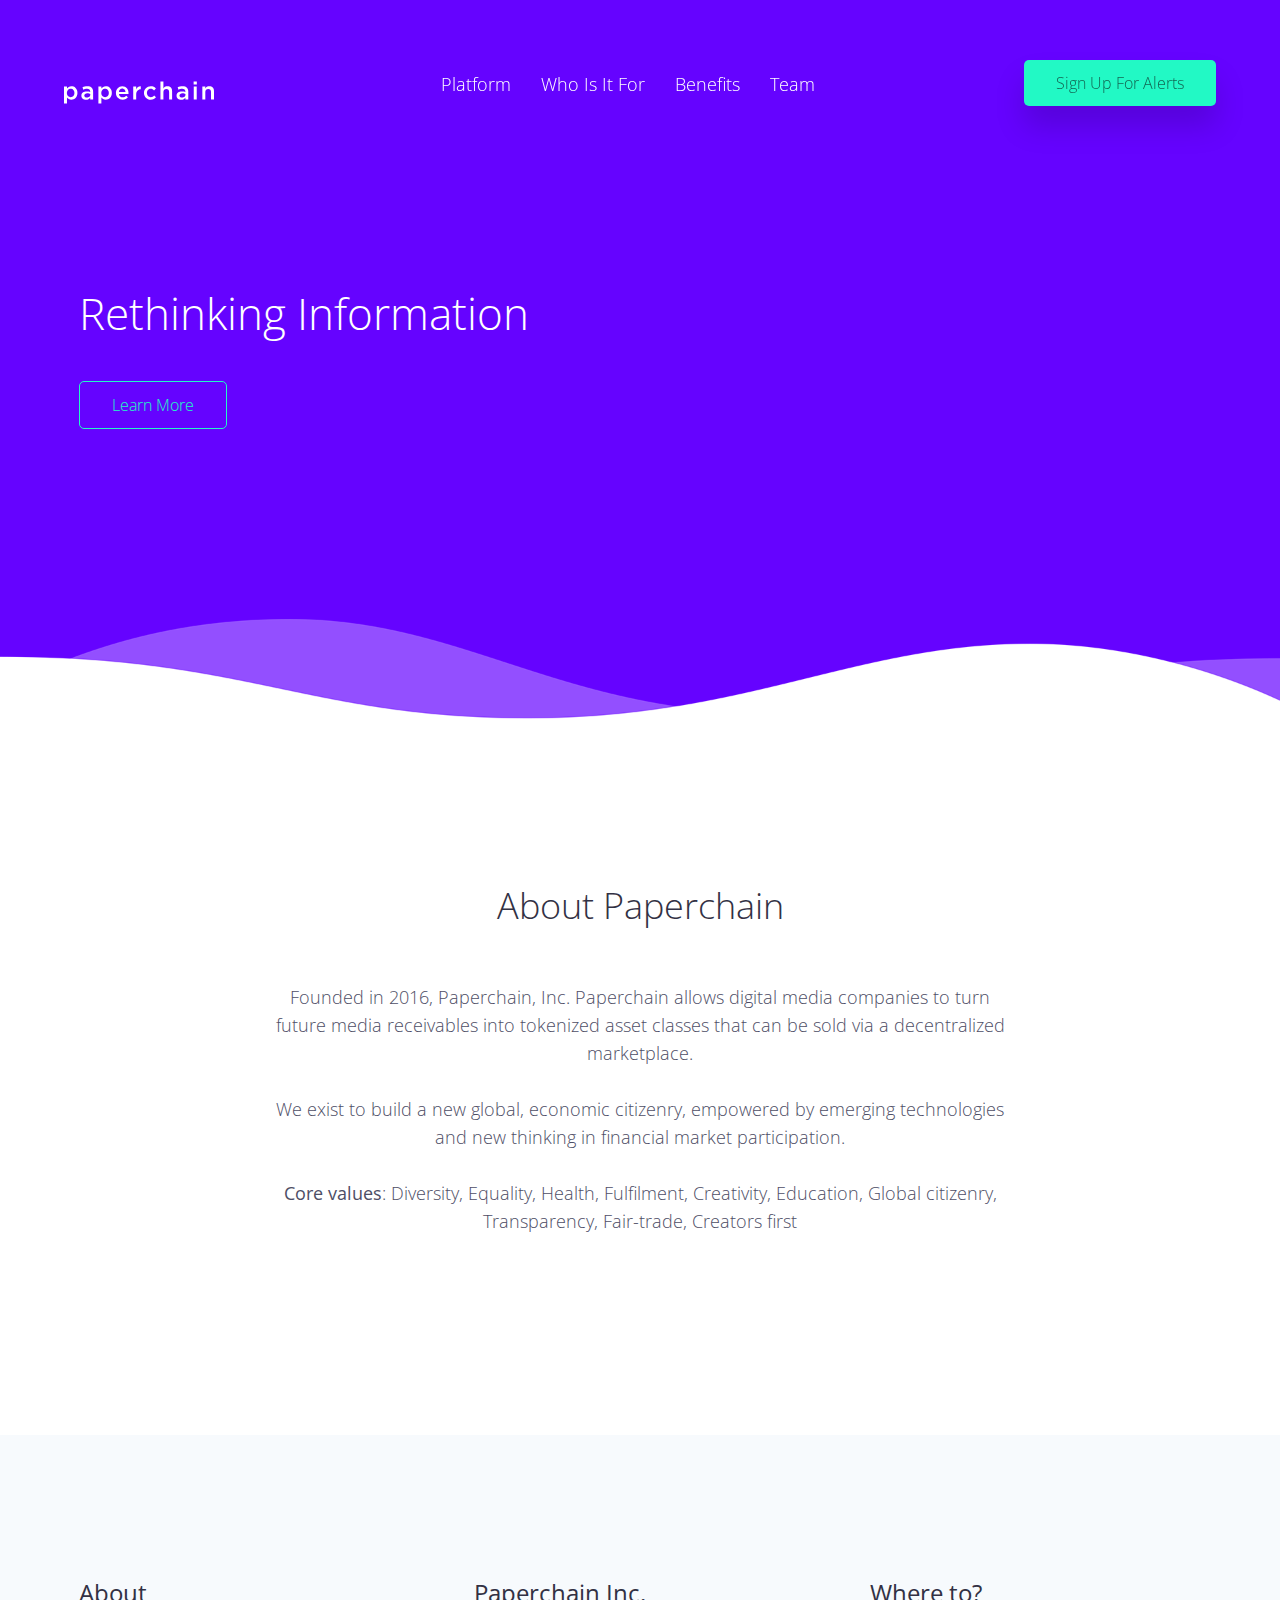
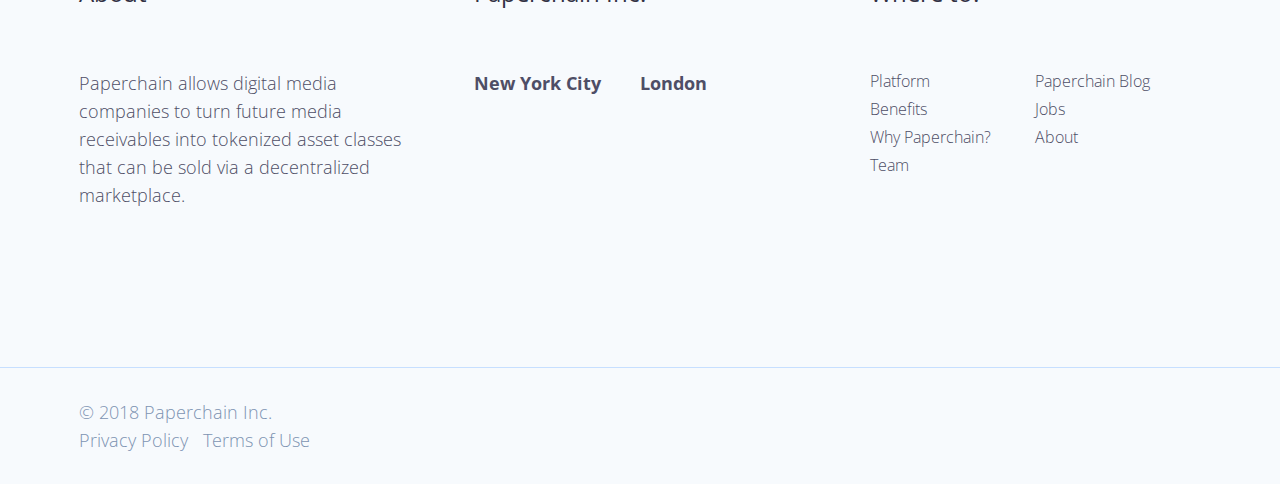
==== about/index.html @ 1d49d823 "inital commit" ====
<!DOCTYPE html>
<html lang="en">
<head>
	<meta name="generator" content="Hugo 0.37.1" />
  <meta charset="UTF-8">
  <meta name="viewport" content="width=device-width, initial-scale=1.0">
  <meta http-equiv="X-UA-Compatible" content="ie=edge">
  <link rel="stylesheet" href="/assets/css/main.css" id="main_style">
  <link href="https://fonts.googleapis.com/css?family=Open+Sans:300,400,700" rel="stylesheet">
  <link href="https://cdn.materialdesignicons.com/2.0.46/css/materialdesignicons.min.css" rel="stylesheet">
  <link rel="icon" href="/assets/img/icon_64.png" type="image/png">

  <title>About Paperchain</title>
  <meta name="description" content="Get Paperchain — a desdcentralized marketplace creating liquidity in digital media.">
  <meta name="keywords" content="paperchain, blockchain, hyperledger, smart contracts, blockchain contracts, music metadata, song metadata, music royalties, royalty collection, royalty collection societies," />
  <meta name="author" content="Paperchain" />


<script>(function(w,d,s,l,i){w[l]=w[l]||[];w[l].push({'gtm.start':
new Date().getTime(),event:'gtm.js'});var f=d.getElementsByTagName(s)[0],
j=d.createElement(s),dl=l!='dataLayer'?'&l='+l:'';j.async=true;j.src=
'https://www.googletagmanager.com/gtm.js?id='+i+dl;f.parentNode.insertBefore(j,f);
})(window,document,'script','dataLayer','GTM-TQFL2BT');</script>


  <meta itemprop="name" content="About Paperchain">
  <meta itemprop="description" content="Get Paperchain — a decentralized marketplace creating liquidity in digital media">
  <meta itemprop="image" content="/assets/img/bg-paperchain-14.png">

  <meta property="og:url" content="https://www.paperchain.io">
  <meta property="og:type" content="website">
  <meta property="og:title" content="About Paperchain — a decentralized marketplace creating liquidity in digital media">
  <meta property="og:description" content="Get Paperchain — decentralized liquidity platform for digital media markets.">
  <meta property="og:image" content="/assets/img/bg-paperchain-14.png">

  <meta name="twitter:card" content="summary_large_image">
  <meta name="twitter:title" content="About Paperchain — a decentralized marketplace creating liquidity in digital media">
  <meta name="twitter:description" content="Get Paperchain — a decentralized marketplace creating liquidity in digital media">
  <meta name="twitter:image" content="/assets/img/bg-paperchain-14.png">

</head>
<body>


  <noscript><iframe src="https://www.googletagmanager.com/ns.html?id=GTM-TQFL2BT"
  height="0" width="0" style="display:none;visibility:hidden"></iframe></noscript>


  <div class="menu">
    <div class="container menu__wrapper">
      <div class="row">
        <div class="menu__logo menu__item">
          <a href="/">
            <svg class="menu__logo-img" xmlns="http://www.w3.org/2000/svg" width="150" height="65" viewBox="0 0 548.09 79.479"><g fill="#fff"><path data-name="Paperchain logo" d="M42.259 23.018c-2.04-2.1-4.392-3.688-7.059-4.766-2.668-1.08-5.38-1.621-8.136-1.621-3.897 0-7.134.871-9.711 2.609-2.578 1.738-4.735 3.836-6.474 6.291v-7.908h-10.879v61.855h10.879v-21.757c1.679 2.221 3.806 4.168 6.383 5.846 2.578 1.676 5.844 2.518 9.802 2.518 2.816 0 5.542-.541 8.182-1.621 2.636-1.076 4.99-2.662 7.057-4.764 2.069-2.098 3.715-4.676 4.944-7.732 1.23-3.057 1.844-6.562 1.844-10.52v-.18c0-3.955-.629-7.461-1.888-10.52-1.26-3.055-2.907-5.631-4.944-7.73zm-4.227 18.429c0 2.34-.36 4.451-1.077 6.34-.721 1.887-1.695 3.477-2.924 4.764-1.23 1.289-2.667 2.293-4.316 3.012-1.648.721-3.4 1.08-5.259 1.08s-3.627-.359-5.305-1.08c-1.68-.719-3.147-1.752-4.407-3.1-1.257-1.352-2.261-2.953-3.01-4.812-.751-1.854-1.126-3.924-1.126-6.203v-.18c0-2.275.375-4.346 1.126-6.203.749-1.855 1.753-3.461 3.01-4.811 1.259-1.348 2.727-2.383 4.407-3.102 1.677-.721 3.446-1.08 5.305-1.08s3.611.359 5.259 1.08c1.649.719 3.086 1.74 4.316 3.059 1.229 1.318 2.203 2.92 2.924 4.811.717 1.885 1.077 3.971 1.077 6.246v.179zM101.237 22.299c-3.415-3.535-8.662-5.305-15.733-5.305-3.776 0-7.044.344-9.8 1.033-2.757.688-5.455 1.633-8.092 2.832l2.877 8.541c2.158-.9 4.285-1.619 6.383-2.158 2.099-.539 4.496-.811 7.194-.811 3.835 0 6.758.869 8.766 2.609s3.012 4.316 3.012 7.73v1.172c-1.858-.602-3.776-1.08-5.754-1.439-1.978-.359-4.316-.541-7.012-.541-2.877 0-5.531.316-7.958.943-2.427.629-4.495 1.574-6.204 2.834-1.708 1.258-3.042 2.85-4.002 4.768-.959 1.918-1.437 4.162-1.437 6.738v.182c0 2.398.463 4.512 1.392 6.34.93 1.828 2.159 3.357 3.687 4.584 1.529 1.229 3.312 2.16 5.35 2.787 2.037.629 4.166.945 6.385.945 3.653 0 6.741-.676 9.259-2.023 2.518-1.348 4.585-2.98 6.206-4.9v5.936h10.608v-28.145c0-3.115-.419-5.902-1.259-8.359s-2.128-4.557-3.868-6.293zm-5.214 25.713c0 1.498-.331 2.879-.988 4.135-.661 1.262-1.543 2.34-2.654 3.238-1.108.898-2.441 1.588-4 2.066-1.56.48-3.237.721-5.035.721-2.639 0-4.841-.629-6.607-1.889-1.769-1.26-2.654-3.027-2.654-5.305v-.18c0-2.518.974-4.465 2.922-5.844 1.946-1.377 4.689-2.068 8.226-2.068 2.16 0 4.151.178 5.98.537 1.827.363 3.43.811 4.81 1.352v3.237zM167.951 23.018c-2.038-2.1-4.392-3.688-7.059-4.766-2.667-1.08-5.38-1.621-8.136-1.621-3.896 0-7.133.871-9.711 2.609-2.577 1.738-4.733 3.836-6.472 6.291v-7.908h-10.879v61.855h10.879v-21.757c1.677 2.221 3.806 4.168 6.385 5.846 2.576 1.676 5.844 2.518 9.799 2.518 2.817 0 5.544-.541 8.182-1.621 2.638-1.076 4.99-2.662 7.057-4.764 2.069-2.098 3.717-4.676 4.947-7.732 1.228-3.057 1.843-6.562 1.843-10.52v-.18c0-3.955-.63-7.461-1.889-10.52-1.26-3.055-2.908-5.631-4.946-7.73zm-4.225 18.429c0 2.34-.36 4.451-1.08 6.34-.719 1.887-1.693 3.477-2.921 4.764-1.229 1.289-2.668 2.293-4.314 3.012-1.651.721-3.404 1.08-5.262 1.08-1.856 0-3.626-.359-5.305-1.08-1.679-.719-3.145-1.752-4.405-3.1-1.259-1.352-2.263-2.953-3.012-4.812-.75-1.854-1.124-3.924-1.124-6.203v-.18c0-2.275.374-4.346 1.124-6.203.749-1.855 1.752-3.461 3.012-4.811 1.26-1.348 2.726-2.383 4.405-3.102 1.679-.721 3.448-1.08 5.305-1.08 1.858 0 3.611.359 5.262 1.08 1.646.719 3.086 1.74 4.314 3.059 1.228 1.318 2.203 2.92 2.921 4.811.72 1.885 1.08 3.971 1.08 6.246v.179zM230.022 24.275c-1.892-2.336-4.266-4.193-7.117-5.574-2.854-1.379-6.173-2.07-9.954-2.07-3.424 0-6.547.646-9.369 1.936-2.825 1.291-5.272 3.057-7.342 5.305-2.073 2.246-3.68 4.871-4.822 7.865-1.14 2.998-1.71 6.207-1.71 9.621v.182c0 3.654.635 6.998 1.904 10.023 1.269 3.027 3.008 5.621 5.212 7.777 2.206 2.158 4.793 3.838 7.762 5.035s6.163 1.799 9.58 1.799c4.375 0 8.135-.811 11.281-2.43 3.15-1.617 5.86-3.773 8.139-6.471l-6.384-5.664c-1.919 1.857-3.867 3.266-5.845 4.225-1.977.959-4.313 1.439-7.01 1.439-3.539 0-6.551-1.035-9.038-3.102-2.488-2.068-4.032-5.051-4.632-8.949h34.885c.059-.537.105-1.061.137-1.572.029-.51.044-1.002.044-1.482 0-3.42-.479-6.668-1.441-9.756-.964-3.088-2.39-5.797-4.28-8.137zm-29.434 13.754c.477-3.713 1.805-6.725 3.986-9.033 2.18-2.307 4.941-3.465 8.287-3.465 1.79 0 3.386.334 4.793.992 1.4.66 2.608 1.543 3.624 2.652 1.016 1.107 1.822 2.428 2.42 3.955.596 1.527.985 3.162 1.164 4.898h-24.274zM270.176 19.689c-2.758 2.158-4.886 5.035-6.383 8.633v-10.699h-10.88v47.473h10.88v-18.075c0-3.115.389-5.857 1.17-8.227.778-2.367 1.886-4.33 3.324-5.889 1.439-1.559 3.147-2.729 5.126-3.506 1.977-.777 4.164-1.17 6.562-1.17h.632v-11.506c-4.199-.18-7.676.808-10.431 2.966zM323.989 55.023c-1.947 1.08-4.214 1.619-6.79 1.619-2.099 0-4.015-.389-5.754-1.168-1.737-.777-3.234-1.857-4.494-3.236-1.258-1.377-2.234-2.998-2.921-4.857-.693-1.855-1.035-3.832-1.035-5.934v-.18c0-2.035.342-3.986 1.035-5.844.688-1.855 1.646-3.461 2.875-4.809 1.231-1.348 2.684-2.428 4.363-3.238 1.676-.811 3.506-1.213 5.486-1.213 2.696 0 4.988.555 6.874 1.664 1.892 1.107 3.673 2.531 5.352 4.268l6.833-7.279c-1.138-1.199-2.354-2.307-3.641-3.328-1.292-1.018-2.699-1.889-4.226-2.609-1.529-.719-3.21-1.271-5.035-1.662-1.831-.391-3.854-.586-6.071-.586-3.597 0-6.895.662-9.889 1.98-2.998 1.318-5.605 3.102-7.822 5.348-2.219 2.248-3.945 4.887-5.17 7.912-1.231 3.027-1.845 6.221-1.845 9.576v.18c0 3.359.614 6.535 1.845 9.531 1.225 2.998 2.936 5.607 5.126 7.822 2.185 2.217 4.778 3.971 7.775 5.258 2.998 1.289 6.263 1.936 9.801 1.936 4.615 0 8.422-.824 11.419-2.475 2.998-1.645 5.664-3.787 8-6.426l-6.562-6.475c-1.74 1.741-3.581 3.147-5.529 4.225zM378.067 16.631c-1.857 0-3.521.225-4.988.676-1.471.449-2.819 1.049-4.047 1.799-1.228.752-2.307 1.633-3.234 2.65-.933 1.021-1.787 2.068-2.564 3.15v-25.445h-10.878v65.635h10.878v-26.795c0-3.715.991-6.607 2.968-8.674 1.977-2.072 4.553-3.104 7.732-3.104 3.236 0 5.737 1.002 7.509 3.012 1.766 2.01 2.652 4.869 2.652 8.586v26.975h10.878v-30.301c0-5.514-1.471-9.92-4.407-13.217-2.937-3.295-7.104-4.947-12.499-4.947zM449.006 22.299c-3.416-3.535-8.661-5.305-15.731-5.305-3.778 0-7.045.344-9.802 1.033-2.757.688-5.454 1.633-8.091 2.832l2.877 8.541c2.155-.9 4.284-1.619 6.383-2.158 2.097-.539 4.494-.811 7.193-.811 3.833 0 6.758.869 8.767 2.609 2.006 1.74 3.012 4.316 3.012 7.73v1.172c-1.86-.602-3.778-1.08-5.755-1.439-1.979-.359-4.316-.541-7.012-.541-2.88 0-5.53.316-7.959.943-2.427.629-4.495 1.574-6.202 2.834-1.708 1.258-3.044 2.85-4.003 4.768s-1.438 4.162-1.438 6.738v.182c0 2.398.465 4.512 1.395 6.34s2.158 3.357 3.684 4.584c1.53 1.229 3.313 2.16 5.352 2.787 2.038.629 4.167.945 6.383.945 3.655 0 6.743-.676 9.261-2.023 2.518-1.348 4.584-2.98 6.205-4.9v5.936h10.609v-28.145c0-3.115-.418-5.902-1.257-8.359-.844-2.457-2.131-4.557-3.871-6.293zm-5.214 25.713c0 1.498-.331 2.879-.988 4.135-.661 1.262-1.544 2.34-2.652 3.238-1.108.898-2.445 1.588-4.003 2.066-1.556.48-3.234.721-5.035.721-2.634 0-4.84-.629-6.606-1.889-1.769-1.26-2.652-3.027-2.652-5.305v-.18c0-2.518.974-4.465 2.921-5.844 1.947-1.377 4.69-2.068 8.228-2.068 2.155 0 4.15.178 5.977.537 1.828.363 3.43.811 4.81 1.352v3.237zM474.092 17.623h10.88v47.473h-10.88zM473.642 0h11.69v10.338h-11.69zM543.681 21.578c-2.936-3.295-7.103-4.947-12.495-4.947-1.86 0-3.521.225-4.989.676-1.471.449-2.821 1.049-4.047 1.799-1.231.752-2.31 1.633-3.236 2.65-.931 1.021-1.787 2.068-2.565 3.15v-7.283h-10.878v47.473h10.878v-26.795c0-3.715.991-6.607 2.968-8.674 1.977-2.072 4.553-3.104 7.731-3.104 3.24 0 5.74 1.002 7.509 3.012 1.766 2.01 2.652 4.869 2.652 8.586v26.975h10.88v-30.301c.001-5.514-1.47-9.92-4.408-13.217z"/></g></svg>
          </a>
        </div>
        <div class="menu__item d-t-none">
          <nav class="menu__center-nav">
            <ul>
              <li><a href="/#platform" class="link link--gray">Platform</a></li>
							<li><a href="/#whoisitfor" class="link link--gray">Who Is It For</a></li>
              <li><a href="/#benefits" class="link link--gray">Benefits</a></li>
              <li><a href="/#team" class="link link--gray">Team</a></li>
            </ul>
          </nav>
        </div>
        <div class="menu__item">
          <nav class="menu__right-nav d-l-none">
            <ul>
              <li><a href="/#contact" class="site-btn site-btn--accent">Sign Up For Alerts</a></li>
            </ul>
          </nav>
          <div class="d-none d-t-block">
            <button type="button" class="menu__mobile-button">
              <span><i class="mdi mdi-menu" aria-hidden="true"></i></span>
            </button>
          </div>
        </div>
      </div>
    </div>
  </div>



  <div class="mobile-menu d-none d-t-block">
    <div class="container">
      <div class="mobile-menu__logo">
        <svg class="menu__logo-img" xmlns="http://www.w3.org/2000/svg" width="200" height="65" viewBox="0 0 548.09 79.479"><g fill="#fff"><path data-name="Paperchain logo" d="M42.259 23.018c-2.04-2.1-4.392-3.688-7.059-4.766-2.668-1.08-5.38-1.621-8.136-1.621-3.897 0-7.134.871-9.711 2.609-2.578 1.738-4.735 3.836-6.474 6.291v-7.908h-10.879v61.855h10.879v-21.757c1.679 2.221 3.806 4.168 6.383 5.846 2.578 1.676 5.844 2.518 9.802 2.518 2.816 0 5.542-.541 8.182-1.621 2.636-1.076 4.99-2.662 7.057-4.764 2.069-2.098 3.715-4.676 4.944-7.732 1.23-3.057 1.844-6.562 1.844-10.52v-.18c0-3.955-.629-7.461-1.888-10.52-1.26-3.055-2.907-5.631-4.944-7.73zm-4.227 18.429c0 2.34-.36 4.451-1.077 6.34-.721 1.887-1.695 3.477-2.924 4.764-1.23 1.289-2.667 2.293-4.316 3.012-1.648.721-3.4 1.08-5.259 1.08s-3.627-.359-5.305-1.08c-1.68-.719-3.147-1.752-4.407-3.1-1.257-1.352-2.261-2.953-3.01-4.812-.751-1.854-1.126-3.924-1.126-6.203v-.18c0-2.275.375-4.346 1.126-6.203.749-1.855 1.753-3.461 3.01-4.811 1.259-1.348 2.727-2.383 4.407-3.102 1.677-.721 3.446-1.08 5.305-1.08s3.611.359 5.259 1.08c1.649.719 3.086 1.74 4.316 3.059 1.229 1.318 2.203 2.92 2.924 4.811.717 1.885 1.077 3.971 1.077 6.246v.179zM101.237 22.299c-3.415-3.535-8.662-5.305-15.733-5.305-3.776 0-7.044.344-9.8 1.033-2.757.688-5.455 1.633-8.092 2.832l2.877 8.541c2.158-.9 4.285-1.619 6.383-2.158 2.099-.539 4.496-.811 7.194-.811 3.835 0 6.758.869 8.766 2.609s3.012 4.316 3.012 7.73v1.172c-1.858-.602-3.776-1.08-5.754-1.439-1.978-.359-4.316-.541-7.012-.541-2.877 0-5.531.316-7.958.943-2.427.629-4.495 1.574-6.204 2.834-1.708 1.258-3.042 2.85-4.002 4.768-.959 1.918-1.437 4.162-1.437 6.738v.182c0 2.398.463 4.512 1.392 6.34.93 1.828 2.159 3.357 3.687 4.584 1.529 1.229 3.312 2.16 5.35 2.787 2.037.629 4.166.945 6.385.945 3.653 0 6.741-.676 9.259-2.023 2.518-1.348 4.585-2.98 6.206-4.9v5.936h10.608v-28.145c0-3.115-.419-5.902-1.259-8.359s-2.128-4.557-3.868-6.293zm-5.214 25.713c0 1.498-.331 2.879-.988 4.135-.661 1.262-1.543 2.34-2.654 3.238-1.108.898-2.441 1.588-4 2.066-1.56.48-3.237.721-5.035.721-2.639 0-4.841-.629-6.607-1.889-1.769-1.26-2.654-3.027-2.654-5.305v-.18c0-2.518.974-4.465 2.922-5.844 1.946-1.377 4.689-2.068 8.226-2.068 2.16 0 4.151.178 5.98.537 1.827.363 3.43.811 4.81 1.352v3.237zM167.951 23.018c-2.038-2.1-4.392-3.688-7.059-4.766-2.667-1.08-5.38-1.621-8.136-1.621-3.896 0-7.133.871-9.711 2.609-2.577 1.738-4.733 3.836-6.472 6.291v-7.908h-10.879v61.855h10.879v-21.757c1.677 2.221 3.806 4.168 6.385 5.846 2.576 1.676 5.844 2.518 9.799 2.518 2.817 0 5.544-.541 8.182-1.621 2.638-1.076 4.99-2.662 7.057-4.764 2.069-2.098 3.717-4.676 4.947-7.732 1.228-3.057 1.843-6.562 1.843-10.52v-.18c0-3.955-.63-7.461-1.889-10.52-1.26-3.055-2.908-5.631-4.946-7.73zm-4.225 18.429c0 2.34-.36 4.451-1.08 6.34-.719 1.887-1.693 3.477-2.921 4.764-1.229 1.289-2.668 2.293-4.314 3.012-1.651.721-3.404 1.08-5.262 1.08-1.856 0-3.626-.359-5.305-1.08-1.679-.719-3.145-1.752-4.405-3.1-1.259-1.352-2.263-2.953-3.012-4.812-.75-1.854-1.124-3.924-1.124-6.203v-.18c0-2.275.374-4.346 1.124-6.203.749-1.855 1.752-3.461 3.012-4.811 1.26-1.348 2.726-2.383 4.405-3.102 1.679-.721 3.448-1.08 5.305-1.08 1.858 0 3.611.359 5.262 1.08 1.646.719 3.086 1.74 4.314 3.059 1.228 1.318 2.203 2.92 2.921 4.811.72 1.885 1.08 3.971 1.08 6.246v.179zM230.022 24.275c-1.892-2.336-4.266-4.193-7.117-5.574-2.854-1.379-6.173-2.07-9.954-2.07-3.424 0-6.547.646-9.369 1.936-2.825 1.291-5.272 3.057-7.342 5.305-2.073 2.246-3.68 4.871-4.822 7.865-1.14 2.998-1.71 6.207-1.71 9.621v.182c0 3.654.635 6.998 1.904 10.023 1.269 3.027 3.008 5.621 5.212 7.777 2.206 2.158 4.793 3.838 7.762 5.035s6.163 1.799 9.58 1.799c4.375 0 8.135-.811 11.281-2.43 3.15-1.617 5.86-3.773 8.139-6.471l-6.384-5.664c-1.919 1.857-3.867 3.266-5.845 4.225-1.977.959-4.313 1.439-7.01 1.439-3.539 0-6.551-1.035-9.038-3.102-2.488-2.068-4.032-5.051-4.632-8.949h34.885c.059-.537.105-1.061.137-1.572.029-.51.044-1.002.044-1.482 0-3.42-.479-6.668-1.441-9.756-.964-3.088-2.39-5.797-4.28-8.137zm-29.434 13.754c.477-3.713 1.805-6.725 3.986-9.033 2.18-2.307 4.941-3.465 8.287-3.465 1.79 0 3.386.334 4.793.992 1.4.66 2.608 1.543 3.624 2.652 1.016 1.107 1.822 2.428 2.42 3.955.596 1.527.985 3.162 1.164 4.898h-24.274zM270.176 19.689c-2.758 2.158-4.886 5.035-6.383 8.633v-10.699h-10.88v47.473h10.88v-18.075c0-3.115.389-5.857 1.17-8.227.778-2.367 1.886-4.33 3.324-5.889 1.439-1.559 3.147-2.729 5.126-3.506 1.977-.777 4.164-1.17 6.562-1.17h.632v-11.506c-4.199-.18-7.676.808-10.431 2.966zM323.989 55.023c-1.947 1.08-4.214 1.619-6.79 1.619-2.099 0-4.015-.389-5.754-1.168-1.737-.777-3.234-1.857-4.494-3.236-1.258-1.377-2.234-2.998-2.921-4.857-.693-1.855-1.035-3.832-1.035-5.934v-.18c0-2.035.342-3.986 1.035-5.844.688-1.855 1.646-3.461 2.875-4.809 1.231-1.348 2.684-2.428 4.363-3.238 1.676-.811 3.506-1.213 5.486-1.213 2.696 0 4.988.555 6.874 1.664 1.892 1.107 3.673 2.531 5.352 4.268l6.833-7.279c-1.138-1.199-2.354-2.307-3.641-3.328-1.292-1.018-2.699-1.889-4.226-2.609-1.529-.719-3.21-1.271-5.035-1.662-1.831-.391-3.854-.586-6.071-.586-3.597 0-6.895.662-9.889 1.98-2.998 1.318-5.605 3.102-7.822 5.348-2.219 2.248-3.945 4.887-5.17 7.912-1.231 3.027-1.845 6.221-1.845 9.576v.18c0 3.359.614 6.535 1.845 9.531 1.225 2.998 2.936 5.607 5.126 7.822 2.185 2.217 4.778 3.971 7.775 5.258 2.998 1.289 6.263 1.936 9.801 1.936 4.615 0 8.422-.824 11.419-2.475 2.998-1.645 5.664-3.787 8-6.426l-6.562-6.475c-1.74 1.741-3.581 3.147-5.529 4.225zM378.067 16.631c-1.857 0-3.521.225-4.988.676-1.471.449-2.819 1.049-4.047 1.799-1.228.752-2.307 1.633-3.234 2.65-.933 1.021-1.787 2.068-2.564 3.15v-25.445h-10.878v65.635h10.878v-26.795c0-3.715.991-6.607 2.968-8.674 1.977-2.072 4.553-3.104 7.732-3.104 3.236 0 5.737 1.002 7.509 3.012 1.766 2.01 2.652 4.869 2.652 8.586v26.975h10.878v-30.301c0-5.514-1.471-9.92-4.407-13.217-2.937-3.295-7.104-4.947-12.499-4.947zM449.006 22.299c-3.416-3.535-8.661-5.305-15.731-5.305-3.778 0-7.045.344-9.802 1.033-2.757.688-5.454 1.633-8.091 2.832l2.877 8.541c2.155-.9 4.284-1.619 6.383-2.158 2.097-.539 4.494-.811 7.193-.811 3.833 0 6.758.869 8.767 2.609 2.006 1.74 3.012 4.316 3.012 7.73v1.172c-1.86-.602-3.778-1.08-5.755-1.439-1.979-.359-4.316-.541-7.012-.541-2.88 0-5.53.316-7.959.943-2.427.629-4.495 1.574-6.202 2.834-1.708 1.258-3.044 2.85-4.003 4.768s-1.438 4.162-1.438 6.738v.182c0 2.398.465 4.512 1.395 6.34s2.158 3.357 3.684 4.584c1.53 1.229 3.313 2.16 5.352 2.787 2.038.629 4.167.945 6.383.945 3.655 0 6.743-.676 9.261-2.023 2.518-1.348 4.584-2.98 6.205-4.9v5.936h10.609v-28.145c0-3.115-.418-5.902-1.257-8.359-.844-2.457-2.131-4.557-3.871-6.293zm-5.214 25.713c0 1.498-.331 2.879-.988 4.135-.661 1.262-1.544 2.34-2.652 3.238-1.108.898-2.445 1.588-4.003 2.066-1.556.48-3.234.721-5.035.721-2.634 0-4.84-.629-6.606-1.889-1.769-1.26-2.652-3.027-2.652-5.305v-.18c0-2.518.974-4.465 2.921-5.844 1.947-1.377 4.69-2.068 8.228-2.068 2.155 0 4.15.178 5.977.537 1.828.363 3.43.811 4.81 1.352v3.237zM474.092 17.623h10.88v47.473h-10.88zM473.642 0h11.69v10.338h-11.69zM543.681 21.578c-2.936-3.295-7.103-4.947-12.495-4.947-1.86 0-3.521.225-4.989.676-1.471.449-2.821 1.049-4.047 1.799-1.231.752-2.31 1.633-3.236 2.65-.931 1.021-1.787 2.068-2.565 3.15v-7.283h-10.878v47.473h10.878v-26.795c0-3.715.991-6.607 2.968-8.674 1.977-2.072 4.553-3.104 7.731-3.104 3.24 0 5.74 1.002 7.509 3.012 1.766 2.01 2.652 4.869 2.652 8.586v26.975h10.88v-30.301c.001-5.514-1.47-9.92-4.408-13.217z"/></g></svg>
      </div>
      <button type="button" class="mobile-menu__close">
        <span><i class="mdi mdi-close" aria-hidden="true"></i></span>
      </button>
      <nav class="mobile-menu__wrapper">
        <ul class="mobile-menu__ul">
          <li class="mobile-menu__li"><a href="/#platform" class="link link--dark-gray">Platform</a></li>
					<li class="mobile-menu__li"><a href="/#whoisitfor" class="link link--dark-gray">Who Is It For</a></li>
          <li class="mobile-menu__li"><a href="/#benefits" class="link link--dark-gray">Benefits</a></li>
          <li class="mobile-menu__li"><a href="/#team" class="link link--dark-gray">Team</a></li>
          <li class="mobile-menu__li"><a href="/#contact" class="site-btn site-btn--accent">Sign Up For Alerts</a></li>
        </ul>
      </nav>
    </div>
  </div>


  <header class="header-home header-home--color header-home--bottom-space">
    <div class="background background--wave">
      <div class="container">
        <div class="row header-home__about-img-wrap">
          <div class="col-7 header-home__about-desc-col">
            <h2 class="header-home__title">Rethinking Information</h2>

			<p class="header-home__description--buttons"><a href="#platform" class="site-btn site-btn--light">Learn More</a></p>
          </div>
          <div class="col-5 header-home__about-img-col">

		  </div>
        </div>
      </div>
    </div>
  </header>



  <section class="section" id="platform">
    <div class="container" >
      <div class="row">
        <div class="col-12">
          <h3 class="section__title">About Paperchain</h3>
          <p class="section__description">Founded in 2016, Paperchain, Inc. Paperchain allows digital media companies to turn future media receivables into tokenized asset classes that can be sold via a decentralized marketplace.<br><br>

We exist to build a new global, economic citizenry, empowered by emerging technologies and new thinking in financial market participation.
<br><br>
<strong>Core values</strong>: Diversity, Equality, Health, Fulfilment, Creativity, Education, Global citizenry, Transparency, Fair-trade, Creators first </p>
        </div>
      </div>

    </div>
  </section>





  <div class="footer-menu">
	<div class="row">
		<div class="col-4 footer-menu-about">
			<h4>About</h4>
			<div class="row">
				<div class="col-12">
					<p>Paperchain allows digital media companies to turn future media receivables into tokenized asset classes that can be sold via a decentralized marketplace.</p>
				</div>
			</div>
		</div>
		<div class="col-4 footer-menu-location">
			<h4>Paperchain Inc.</h4>
			<div class="row">
				<div class="col-6">
					<p><span class="office__location">New York City</span></p>
				</div>
				<div class="col-6">
					<p><span class="office__location">London</span><br /></p>
				</div>
			</div>
		</div>
		<div class="col-4 footer-menu-nav">
			<h4>Where to?</h4>
			<nav class="footer-menu__nav">
				<div class="row">
					<div class="col-6">
						<ul>
							<li><a class="link" href="/#platform">Platform</a></li>
							<li><a class="link" href="/#benefits">Benefits</a></li>
							<li><a class="link" href="/#whypaperchain">Why Paperchain?</a></li>
							<li><a class="link" href="/#team">Team</a></li>
						</ul>
					</div>
					<div class="col-6">
						<ul>
							<li><a class="link" href="https://blog.paperchain.io/" target="_blank">Paperchain Blog</a></li>
							<li><a class="link" href="/jobs/" >Jobs</a></li>
							<li><a class="link" href="/about/" >About</a></li>
						</ul>
					</div>
				</div>
			</nav>
		</div>
	</div>
  </div>



<div class="footer">
  <div class="container">
    <div class="row">
      <div class="col-5">
        <p>© 2018 Paperchain Inc.</p>
        <p><a href="/privacy/" >Privacy Policy</a>&nbsp;&nbsp;&nbsp;<a href="/terms-of-use/" >Terms of Use</a></p>

      </div>
      <div class="col-7">
		<div class="footer__social">
      <a class="link" href="https://www.reddit.com/r/paperchain/" target="_blank">
      <i class="mdi mdi-reddit" aria-hidden="true"></i>
      </a>
      <a class="link" href="https://t.me/paperchain" target="_blank">
      <i class="mdi mdi-telegram" aria-hidden="true"></i>
      </a>
      <a class="link" href="https://twitter.com/paperchainio" target="_blank">
      <i class="mdi mdi-twitter" aria-hidden="true"></i>
      </a>
      <a class="link" href="https://www.facebook.com/paperchainio/" target="_blank">
      <i class="mdi mdi-facebook" aria-hidden="true"></i>
      </a>
      <a class="link" href="https://www.linkedin.com/company/paperchain.io" target="_blank">
      <i class="mdi mdi-linkedin" aria-hidden="true"></i>
      </a>
      <a class="link" href="https://plus.google.com/+Paperchainapp" target="_blank">
      <i class="mdi mdi-google-plus" aria-hidden="true"></i>
      </a>
		</div>
      </div>
    </div>
  </div>
</div>

<script src="/assets/js/jquery-2.2.4.min.js"></script>
<script src="/assets/js/jquery.waypoints.js"></script>
<script src="/assets/js/menu.js"></script>
<script src="/assets/js/topbar.js"></script>
<script src="/assets/js/mobile-menu.js"></script>
<script src="/assets/js/style-switcher.js"></script>
<script src="/assets/js/featherlight.min.js"></script>
<script src="/assets/js/faq.js"></script>
</body>
</html>
---- assets/css/main.css ----
@charset "UTF-8";
.pricing .ui-widget.ui-widget-content{
    border:none
}
.pricing .ui-slider{
    border-radius:4px;
    background-color:#ceddf2;
    position:relative
}
.pricing .ui-slider:after{
    content:"";
    height:100%;
    width:calc(25% - 8px);
    position:absolute;
    left:0;
    cursor:default;
    z-index:1
}
.pricing .ui-slider-horizontal .ui-slider-range{
    transition:all .5s
}
.pricing .ui-slider-horizontal{
    height:8px;
    position:relative;
    cursor:pointer
}
.pricing .ui-state-default,.pricing .ui-widget-content .ui-state-default{
    transition:all .5s
}
.pricing .ui-widget-header{
    background:#6503ff
}
.pricing .ui-widget-content .ui-state-default{
    border:none;
    border-radius:50%;
    background:#234c87;
    box-shadow:0 20px 30px rgba(125,147,178,.3)
}
.pricing .ui-widget-content .ui-state-default:hover{
    background-color:#143e7a
}
.pricing .ui-widget-content .ui-state-default:focus{
    outline:none
}
.pricing .ui-widget-content .ui-state-active{
    background-color:#0e3a78;
    box-shadow:0 10px 15px rgba(125,147,178,.5)
}
.pricing .ui-slider-horizontal .ui-slider-handle{
    top:-15px;
    margin-left:-20px;
    cursor:pointer
}
.pricing .ui-slider .ui-slider-handle{
    width:40px;
    height:40px;
    text-align:center;
    font-size:20px
}
.pricing .ui-slider-icon{
    color:#fff;
    padding-top:5px
}
.pricing .ui-slider-points{
    width:100%;
    height:0;
    margin:0;
    padding:0
}
.pricing .ui-slider-points li{
    width:25%;
    display:inline-block;
    position:relative;
    background-color:#2b2b2b
}
.pricing .ui-slider-points li:before{
    content:"";
    position:absolute;
    background-color:#fff;
    border:3px solid #ceddf2;
    width:16px;
    height:16px;
    right:-8px;
    top:-32px;
    z-index:1;
    border-radius:50%;
    transition:all .5s;
    pointer-events:none
}
.pricing .ui-slider-points li.active:before{
    border-color:#6503ff
}
.carousel .slider{
    width:calc(100% - 156px);
    margin:0 auto;
    height:-webkit-fit-content;
    height:-moz-fit-content;
    height:fit-content;
    display:-ms-flexbox;
    display:flex;
    -ms-flex-wrap:wrap;
    flex-wrap:wrap
}
.carousel .slick-slide{
    border-radius:8px
}
.carousel .slick-slide:focus{
    outline:none
}
.carousel .slick-next,.carousel .slick-prev{
    background-color:transparent;
    width:48px;
    height:48px;
    text-align:center;
    text-decoration:none;
    border-radius:50%;
    border:1px solid #ceddf2;
    font-size:18px;
    padding-top:8px;
    z-index:1;
    top:50%
}
.carousel .slick-next:before,.carousel .slick-prev:before{
    display:none
}
.carousel .slick-prev{
    left:-78px
}
.carousel .slick-next{
    right:-78px
}
@media screen and (max-width:989px){
    .carousel .slider{
        width:100%
    }
    .carousel .slick-next,.carousel .slick-prev{
        display:none!important
    }
}
.carousel .slick-slide{
    transition:opacity .3s ease-in-out;
    opacity:.2
}
.carousel .slick-active{
    opacity:.5
}
.carousel .slick-current{
    opacity:1
}
.carousel .slider-img .slick-slide img{
    width:100%
}
.carousel .slider-img .slick-list{
    max-width:750px;
    box-shadow:0 8px 15px rgba(125,147,178,.25);
    position:relative;
    border-radius:8px;
    margin:0 auto;
    margin-bottom:64px
}
.carousel .slider-img--big .slick-list{
    max-width:1330px;
    width:100%;
    box-shadow:none
}
.carousel .slick-arrow{
    color:#7d93b2;
    padding:0;
    transition:all .3s
}
.carousel .slick-arrow:hover{
    background-color:#e5f0ff;
    border:#e5f0ff;
    color:#7d93b2
}
.carousel .slick-arrow:active,.carousel .slick-arrow:focus{
    color:#7d93b2
}
.carousel .carousel__slider--think .slick-next,.carousel .carousel__slider--think .slick-prev{
    border:none;
    background-color:#fff;
    box-shadow:0 20px 30px rgba(125,147,178,.3)
}
.carousel .carousel__slider--think .slick-next:hover,.carousel .carousel__slider--think .slick-prev:hover{
    box-shadow:0 10px 20px rgba(125,147,178,.5)
}
@media screen and (max-width:989px){
    .carousel .carousel__slider--think .slick-next,.carousel .carousel__slider--think .slick-prev{
        top:50%
    }
}
.carousel .carousel__slider--think .slick-prev{
    left:-24px
}
.carousel .carousel__slider--think .slick-next{
    right:-24px
}
.carousel .carousel__slider--think .slick-arrow{
    color:#6503ff
}
.site-table .tablesaw-swipe .tablesaw-swipe-cellpersist{
    border-right:none
}
.site-table .tablesaw thead th{
    text-align:center
}
.site-table .tablesaw-advance{
    position:absolute;
    height:56px;
    width:calc(100% - 30px)
}
.site-table .tablesaw-advance a.tablesaw-nav-btn{
    background-color:transparent;
    width:36px;
    height:36px;
    text-align:center;
    text-decoration:none;
    border-radius:50%;
    border:1px solid #ceddf2;
    font-size:18px;
    padding:0;
    z-index:1;
    top:15px;
    color:#7d93b2;
    transition:all .3s;
    text-indent:0;
    padding-top:2px;
    margin-left:8px;
    position:absolute
}
@media screen and (max-width:767px){
    .site-table .tablesaw-advance a.tablesaw-nav-btn{
        top:3px
    }
}
.site-table .tablesaw-advance a.tablesaw-nav-btn.left{
    margin-right:16px
}
.site-table .tablesaw-advance a.tablesaw-nav-btn.right{
    right:8px
}
.site-table .tablesaw-advance a.tablesaw-nav-btn.disabled{
    opacity:0
}
.site-table .tablesaw-advance a.tablesaw-nav-btn:hover{
    border-color:#e5f0ff;
    background-color:#e5f0ff
}
.site-table .tablesaw-advance a.tablesaw-nav-btn:before{
    display:none
}
.site-table .tablesaw-advance a.tablesaw-nav-btn:focus{
    outline:none;
    text-shadow:none;
    box-shadow:none!important
}
.slick-slider{
    box-sizing:border-box;
    -webkit-touch-callout:none;
    -webkit-user-select:none;
    -moz-user-select:none;
    -ms-user-select:none;
    user-select:none;
    -ms-touch-action:pan-y;
    touch-action:pan-y;
    -webkit-tap-highlight-color:transparent
}
.slick-list,.slick-slider{
    position:relative;
    display:block
}
.slick-list{
    overflow:hidden;
    margin:0;
    padding:0
}
.slick-list:focus{
    outline:none
}
.slick-list.dragging{
    cursor:pointer;
    cursor:hand
}
.slick-slider .slick-list,.slick-slider .slick-track{
    transform:translateZ(0)
}
.slick-track{
    position:relative;
    left:0;
    top:0;
    display:block;
    margin-left:auto;
    margin-right:auto
}
.slick-track:after,.slick-track:before{
    content:"";
    display:table
}
.slick-track:after{
    clear:both
}
.slick-loading .slick-track{
    visibility:hidden
}
.slick-slide{
    float:left;
    height:100%;
    min-height:1px;
    display:none
}
[dir=rtl] .slick-slide{
    float:right
}
.slick-slide img{
    display:block
}
.slick-slide.slick-loading img{
    display:none
}
.slick-slide.dragging img{
    pointer-events:none
}
.slick-initialized .slick-slide{
    display:block
}
.slick-loading .slick-slide{
    visibility:hidden
}
.slick-vertical .slick-slide{
    display:block;
    height:auto;
    border:1px solid transparent
}
.slick-arrow.slick-hidden{
    display:none
}
.slick-loading .slick-list{
    background:#fff slick-image-url("ajax-loader.gif") 50% no-repeat
}
.slick-next,.slick-prev{
    position:absolute;
    display:block;
    height:20px;
    width:20px;
    line-height:0;
    font-size:0;
    cursor:pointer;
    top:50%;
    transform:translateY(-50%);
    padding:0;
    border:none
}
.slick-next,.slick-next:focus,.slick-next:hover,.slick-prev,.slick-prev:focus,.slick-prev:hover{
    background:transparent;
    color:transparent;
    outline:none
}
.slick-next:focus:before,.slick-next:hover:before,.slick-prev:focus:before,.slick-prev:hover:before{
    opacity:1
}
.slick-next.slick-disabled:before,.slick-prev.slick-disabled:before{
    opacity:.25
}
.slick-next:before,.slick-prev:before{
    font-size:20px;
    line-height:1;
    color:#fff;
    opacity:.75;
    -webkit-font-smoothing:antialiased;
    -moz-osx-font-smoothing:grayscale
}
.slick-prev{
    left:-25px
}
[dir=rtl] .slick-prev{
    left:auto;
    right:-25px
}
.slick-prev:before{
    content:"←"
}
[dir=rtl] .slick-prev:before{
    content:"→"
}
.slick-next{
    right:-25px
}
[dir=rtl] .slick-next{
    left:-25px;
    right:auto
}
.slick-next:before{
    content:"→"
}
[dir=rtl] .slick-next:before{
    content:"←"
}
.slick-dotted.slick-slider{
    margin-bottom:30px
}
.slick-dots{
    position:absolute;
    bottom:-25px;
    list-style:none;
    display:block;
    text-align:center;
    padding:0;
    margin:0;
    width:100%
}
.slick-dots li{
    position:relative;
    display:inline-block;
    margin:0 5px;
    padding:0
}
.slick-dots li,.slick-dots li button{
    height:20px;
    width:20px;
    cursor:pointer
}
.slick-dots li button{
    border:0;
    background:transparent;
    display:block;
    outline:none;
    line-height:0;
    font-size:0;
    color:transparent;
    padding:5px
}
.slick-dots li button:focus,.slick-dots li button:hover{
    outline:none
}
.slick-dots li button:focus:before,.slick-dots li button:hover:before{
    opacity:1
}
.slick-dots li button:before{
    position:absolute;
    top:0;
    left:0;
    content:"•";
    width:20px;
    height:20px;
    font-size:6px;
    line-height:20px;
    text-align:center;
    color:#000;
    opacity:.25;
    -webkit-font-smoothing:antialiased;
    -moz-osx-font-smoothing:grayscale
}
.slick-dots li.slick-active button:before{
    color:#000;
    opacity:.75
}
/*! normalize.css v7.0.0 | MIT License | github.com/necolas/normalize.css */
html{
    line-height:1.15;
    -ms-text-size-adjust:100%;
    -webkit-text-size-adjust:100%
}
body{
    margin:0
}
article,aside,footer,header,nav,section{
    display:block
}
h1{
    font-size:2em;
    margin:.67em 0
}
figcaption,figure,main{
    display:block
}
figure{
    margin:1em 40px
}
hr{
    box-sizing:content-box;
    height:0;
    overflow:visible
}
pre{
    font-family:monospace,monospace;
    font-size:1em
}
a{
    background-color:transparent;
    -webkit-text-decoration-skip:objects
}
abbr[title]{
    border-bottom:none;
    text-decoration:underline;
    -webkit-text-decoration:underline dotted;
    text-decoration:underline dotted
}
b,strong{
    font-weight:inherit;
    font-weight:bolder
}
code,kbd,samp{
    font-family:monospace,monospace;
    font-size:1em
}
dfn{
    font-style:italic
}
mark{
    background-color:#ff0;
    color:#000
}
small{
    font-size:80%
}
sub,sup{
    font-size:75%;
    line-height:0;
    position:relative;
    vertical-align:baseline
}
sub{
    bottom:-.25em
}
sup{
    top:-.5em
}
audio,video{
    display:inline-block
}
audio:not([controls]){
    display:none;
    height:0
}
img{
    border-style:none
}
svg:not(:root){
    overflow:hidden
}
button,input,optgroup,select,textarea{
    font-family:sans-serif;
    font-size:100%;
    line-height:1.15;
    margin:0
}
button,input{
    overflow:visible
}
button,select{
    text-transform:none
}
[type=reset],[type=submit],button,html [type=button]{
    -webkit-appearance:button
}
[type=button]::-moz-focus-inner,[type=reset]::-moz-focus-inner,[type=submit]::-moz-focus-inner,button::-moz-focus-inner{
    border-style:none;
    padding:0
}
[type=button]:-moz-focusring,[type=reset]:-moz-focusring,[type=submit]:-moz-focusring,button:-moz-focusring{
    outline:1px dotted ButtonText
}
fieldset{
    padding:.35em .75em .625em
}
legend{
    box-sizing:border-box;
    color:inherit;
    display:table;
    max-width:100%;
    padding:0;
    white-space:normal
}
progress{
    display:inline-block;
    vertical-align:baseline
}
textarea{
    overflow:auto
}
[type=checkbox],[type=radio]{
    box-sizing:border-box;
    padding:0
}
[type=number]::-webkit-inner-spin-button,[type=number]::-webkit-outer-spin-button{
    height:auto
}
[type=search]{
    -webkit-appearance:textfield;
    outline-offset:-2px
}
[type=search]::-webkit-search-cancel-button,[type=search]::-webkit-search-decoration{
    -webkit-appearance:none
}
::-webkit-file-upload-button{
    -webkit-appearance:button;
    font:inherit
}
details,menu{
    display:block
}
summary{
    display:list-item
}
canvas{
    display:inline-block
}
[hidden],template{
    display:none
}
html{
    box-sizing:border-box
}
*,:after,:before{
    box-sizing:inherit
}
html{
    -ms-overflow-style:scrollbar;
    -webkit-tap-highlight-color:transparent
}
body{
    font-family:Open Sans,sans-serif;
    font-size:18px;
    line-height:28px;
    color:#4e4e66;
    background-color:#ffffff;
    font-weight:300;
}
hr{
    margin:0;
    background-color:#e5f0ff;
    color:#e5f0ff;
    border:none;
    height:2px
}
a{
    text-decoration:none;
    transition:all .3s
}
img{
    max-width:100%
}
ul{
    list-style:none
}
nav li{
    display:inline-block
}
h2{
    font-size:44px;
    line-height:66px
}
h2,h3{
    font-weight:200;
    color:#323144;
    margin:0
}
h3{
    font-size:36px;
    line-height:54px
}
h4{
    font-size:24px;
    line-height:36px;
    font-weight:400;
    color:#323144;
    margin:0
}
@media screen and (max-width:480px){
    h2{
        font-size:36px;
        line-height:54px
    }
    h3,h4{
        font-size:24px;
        line-height:36px
    }
}
.header-home{
    margin-top:190px;
    overflow:hidden
}
.header-home .header-home__title{
    /* max-width:calc(100% - 590px);
    max-width:50%; */
    max-width:100%;
    color:#fff;
    margin-top:90px;
    margin-bottom:35px;
    transition:all .3s
}
.header-home .header-home__title--big{
    width:100%
}
.header-home .header-home__title--accent{
    color:#fff;
}
.header-home .header-home__title--features{
    width:750px;
    margin-bottom:450px;
    color:#fff;
}
.header-home .header-home__title--desktop{
    margin-top:40px;
}
.header-home .header-home__description{
    width:490px;
    font-size:18px;
    color:#fff;
    line-height:36px;
    margin-bottom:60px;
    transition:all .3s;
}
.header-home .header-home__description--big{
    max-width:750px;
    width:100%;
}
.header-home .header-home__description--about{
    margin-bottom:45px;
    /* max-width:calc(100% - 590px);
    max-width:50%; */
    max-width:100%;
}
.header-home .header-home__description--buttons{
    margin-bottom:300px;
    /* max-width:calc(100% - 590px);
    max-width:50%; */
    max-width:100%;
}
.header-home .header-home__description--faq{
    margin-bottom:270px;
}
.header-home .header-home__description--calculator{
    margin-bottom:350px;
}
.header-home .header-home__img{
    max-width:490px;
    width:100%;
}
.header-home .header-home__btns{
    transition:all .5s
}
.header-home .header-home__btns-mobile{
    margin-bottom:370px
}
.header-home .header-home__btns-messanger{
    margin-bottom:310px
}
.header-home .header-home__btns-webapp{
    margin-bottom:160px;
}
.header-home .header-home__btns-desktop{
    margin-bottom:60px;
}
.header-home .header-home__btns-pricing{
    padding-bottom:200px;
}
.header-home.header-home--center-content{
    text-align:center
}
.header-home.header-home--center-content .header-home__description,.header-home.header-home--center-content .header-home__title{
    margin-left:auto;
    margin-right:auto;
}
.header-home.header-home--center-content .header-home__btn:first-child,.header-home.header-home--center-content .header-home__btn:last-child{
    margin-right:15px;
    margin-left:15px;
}
.header-home.header-home--color{
    margin-top:0;
    padding-top:190px;
    background-color:#6503ff;
}
/* .header-home.header-home--bottom-space,.header-home.header-home--desktop{
    margin-bottom:150px;
} */
.header-home .header-home__webapp-img{
    position:absolute;
    bottom:0;
    right:-85px;
    height:100%;
}
.header-home .header-home__webapp-img-wrap{
    position:relative;
}
.header-home .header-home__about-img{
    /* position:absolute;
    bottom:0;
    right:40px;
    height:70%;
	top: 0px; */
	padding: 20px 5% 0px 5%;
}
.header-home .header-home__about-img-wrap{
    position:relative
}
@media screen and (max-width:1400px){
    .header-home .header-home__webapp-img{
        width:calc(100% - 370px);
        height:auto
    }
}
@media screen and (max-width:1199px){
    .header-home .header-home__title{
        margin-top:0
    }
    .header-home .header-home__title--features{
        margin-bottom:250px;
        width:700px
    }
    .header-home .header-home__btns-messanger,.header-home .header-home__btns-mobile{
        margin-bottom:165px
    }
    .header-home .header-home__btns-webapp{
        margin-bottom:110px
    }
    .header-home .header-home__btns-desktop{
        margin-bottom:40px
    }
    /* .header-home .header-home__description--about{
        margin-bottom:300px;
        max-width:calc(100% - 380px)
    } */
	.header-home .header-home__description--buttons {
		margin-bottom: 200px;
	}
    .header-home .header-home__description--webapp{
        width:420px
    }
    /* .header-home.header-home--desktop{
        margin-bottom:108px
    } */
	section#platform.section {
		padding-top: 108px;
	}
    .header-home .header-home__webapp-img{
        right:-60px
    }
}
@media screen and (max-width:989px){
	.header-home__about-img-col {
		display: none;
	}
	.header-home__about-desc-col {
		width: 100% !important;
	}
    .header-home .header-home__about-img,.header-home .header-home__webapp-img{
        display:none
    }
    /* .header-home .header-home__description--webapp{
        width:490px
    }
    .header-home .header-home__description--about{
        max-width:490px
    } */
}
@media screen and (max-width:767px){
    .header-home .header-home__title{
        width:100%
    }
    .header-home .header-home__description{
        width:100%;
        margin-bottom:40px
    }
    .header-home .header-home__description--about{
        max-width:100%;
        /* padding-bottom:80px; */
    }
	.header-home .header-home__description--buttons {
		margin-bottom: 150px;
	}
    .header-home .header-home__description--calculator{
        margin-bottom:120px
    }
    .header-home .header-home__btns{
        margin-bottom:70px
    }
    .header-home .header-home__btns-pricing{
        padding-bottom:140px;
        margin-bottom:0
    }
    .header-home.header-home--pricing{
        margin-bottom:60px
    }
    .header-home .header-home__btn{
        margin-bottom:30px
    }
}
@media screen and (max-width:400px){
    .header-home__description--buttons .site-btn {
		display: block;
		margin-right: 0px;
	}
    .header-home__description--buttons .site-btn + .site-btn {
		margin-top: 20px;
	}
}
.site-btn{
    border-radius:5px;
    font-size:16px;
    line-height:16px;
    padding:15px 32px;
    text-align:center;
    display:inline-block;
    text-decoration:none;
    margin-right:30px;
    transition:all .3s;
    height:auto;
    cursor:pointer
}
.site-btn.site-btn--accent {
    background:#22f9c5;
    color:#136753;
    box-shadow:0 20px 30px rgba(0,0,0,.15);
    border:none;
}
.site-btn.site-btn--accent:hover{
    background:#39eabb;
    box-shadow:0 10px 20px rgba(0,0,0,.3);
}
.site-btn.site-btn--accent:active{
    background:#39eabb;
    box-shadow:0 3px 10px rgba(0,0,0,.5);
}
.site-btn.site-btn--accent.disable,.site-btn.site-btn--accent.disable:hover{
    background:#6503ff;
    box-shadow:0 20px 30px rgba(0,0,0,.15);
    color:hsla(0,0%,100%,.3);
    opacity:.8;
    cursor:default;
}
.site-btn.site-btn--max-width{
    width:-webkit-max-content;
    width:-moz-max-content;
    width:max-content;
}
.site-btn.site-btn--light{
    background-color:transparent;
    border:1px solid #22f9c5;
    color:#22f9c5;
}
.site-btn.site-btn--light:hover{
    background-color:#22f9c5;
    border-color:#22f9c5;
    color:#136753;
}
.site-btn.site-btn--light:active{
    background-color:#d9e8fc;
    border-color:#d9e8fc;
    color:#136753;
}
.site-btn.site-btn--invert{
    background-color:transparent;
    border:1px solid #a3ccdf;
    color:#fff
}
.site-btn.site-btn--invert:hover{
    background-color:#a3ccdf;
    border-color:#a3ccdf;
    color:#fff
}
.site-btn.site-btn--invert:active{
    background-color:#a3ccdf;
    border-color:#a3ccdf
}
.site-btn.site-btn--dark{
    background-color:#234c87;
    color:#fff;
    box-shadow:0 20px 30px rgba(125,147,178,.3)
}
.site-btn.site-btn--dark:hover{
    background-color:#143e7a;
    box-shadow:0 10px 20px rgba(125,147,178,.5)
}
.site-btn.site-btn--dark:active{
    background-color:#0e3a78;
    box-shadow:0 3px 10px rgba(125,147,178,.75)
}
.site-btn.site-btn--download{
    padding:10px 30px
}
.site-btn.site-btn--right{
    float:right
}
.site-btn.site-btn--left{
    float:left
}
.site-btn:last-child{
    margin-right:0
}
.site-btn:active{
    outline:none
}
@media screen and (max-width:767px){
    .site-btn.site-btn--left,.site-btn.site-btn--right{
        float:none
    }
}
.site-btn--center{
    text-align:center
}
.site-btn--center .site-btn{
    margin:0 auto
}
@media screen and (max-width:1199px) and (min-width:990px){
    .btn-offset{
        margin-left:8.3333%
    }
}
.section{
    padding-bottom:200px;
    transition:all .3s
}
.section-logo{
    padding-bottom:100px;
    transition:all .3s
}
section#platform.section {
	padding-top: 150px;
}
.section.section--last{
    padding-bottom:0
}
.section.section--first{
    margin-top:128px
}
.section .blockContainer {
	margin: 0px auto;
	max-width: 1200px;
  margin-bottom: 80px;
}
.section.section--left-content .section__title{
    text-align:left
}
.section.section--left-content .section__description{
    text-align:left;
    margin:0;
    max-width:1010px
}
.section .section__title{
    margin-bottom:50px;
    text-align:center
}
.section .section__description{
    text-align:center;
    max-width:750px;
    margin:0 auto;
}
.section hr{
    margin-top:128px;
}
.section .section__hr-light,.section hr{
    margin-right:15px;
    margin-left:15px;
    transition:all .3s;
}
.section .section__hr-light{
    margin-top:130px;
    background-color:#fff;
    color:#fff;
}
.section.section--light{
    background: #fdfdfd url(../img/img_bg_pattern_light.png) top center no-repeat;
	background-size: cover;
    padding-top:130px;
}
#whypaperchain.section.section--light p.section__description {
    margin-bottom: 50px;
}
.section.section--purple{
    background: #6503ff url(../img/img_bg_pattern_purple.png) top center no-repeat;
	background-size: cover;
    padding-top:200px;
    margin-bottom:200px;
	color: #ffffff;
	position: relative;
}
#benefits.section.section--purple svg {
    max-width: 75px;
    fill: #22f9c5;
}
#benefits.section.section--purple svg .iconmin {
    max-width: 75px;
    fill: rgba(255,255,255,1);
}
.section.section--purple h3{
    color:#fff;
	margin: 0px 0px 140px 0px;
}
.section.section--purple h4{
    color:#fff;
	margin: 0px 0px 100px 0px;
}
.section.section--purple p{
    margin: 20px 0px 0px 0px;
}
.section.section--dark{
    background: #323144 url(../img/img_bg_pattern_dark.png) top center no-repeat;
	background-size: cover;
    padding-top:200px;
    margin-bottom:125px;
	color: #ffffff;
}
.section.section--dark h3{
    color:#fff;
}
.section.section--imgonly h3 {
	margin: 0px 0px 140px 0px;
}
.section.section--imgfull {
	text-align: center;
}
.section.section--imgfull img {
	max-width: 1100px;
	width: 100%;
	text-align: center;
}
.section.section--half{
    position:relative;
    padding:0;
}
.section.section--half.section--bottom-space{
    padding-bottom:128px;
    margin-bottom:0;
}
.section.section--half:after{
    content:"";
    height:50%;
    position:absolute;
    bottom:0;
    background-color:#e5f0ff;
    z-index:-1;
    width:100%
}
.section .section__img{
    width:100%
}
.section.section--bottom-space{
    margin-bottom:128px
}
.section.section--top-space{
    margin-top:250px
}
@media screen and (max-width:1199px){
    .section{
        padding-bottom:105px
    }
    .section.section--first{
        margin-top:105px
    }
    .section.section--light{
        padding-top:105px
    }
    .section.section--dark{
        padding-top:105px;
        margin-bottom:105px
    }
    .section.section--purple{
        padding-top:105px;
        margin-bottom:105px
    }
	.section.section--purple h3,
	.section.section--imgonly h3 {
		margin: 0px 0px 105px 0px;
	}
	.section.section--purple h4{
		margin: 0px 0px 60px 0px;
	}
    .section.section--bottom-space{
        margin-bottom:105px
    }
    .section.section--half.section--bottom-space{
        padding-bottom:105px
    }
    .section hr{
        margin-top:105px
    }
}
@media screen and (max-width:767px){
    .section{
        padding-bottom:70px
    }
    .section.section--first{
        margin-top:70px
    }
    .section.section--light{
        padding-top:70px
    }
    .section.section--dark{
        padding-top:70px;
        margin-bottom:70px
    }
    .section.section--purple{
        padding-top:70px;
        margin-bottom:70px
    }
	.section.section--purple h3,
	.section.section--imgonly h3 {
		margin: 0px 0px 70px 0px;
	}
	.section.section--purple h4{
		margin: 0px 0px 40px 0px;
	}
	.section.section--purple p {
		margin-top: 10px;
	}
	#benefits.section.section--purple .native .row .col-6 .col-4 {
		margin-bottom: 50px;
	}
	#benefits.section.section--purple .native .row .col-6:last-child .col-4:last-child {
		margin-bottom: 0px;
	}
    .section.section--bottom-space{
        margin-bottom:70px
    }
    .section.section--top-space{
        margin-top:158px
    }
    .section .section__title{
        margin-bottom:40px
    }
    .section .section__img{
        width:auto;
        height:260px;
        -o-object-fit:cover;
        object-fit:cover
    }
    .section.section--half.section--bottom-space{
        padding-bottom:70px
    }
    .section hr{
        margin-top:70px
    }
}
.features{
    text-align:center
}
.features .features__card{
    padding:40px 10px 42px;
    cursor:pointer;
    height:100%
}
.features .features__card:hover .features__title{
    color:#f23f57
}
.features .features__card--big{
    padding:40px;
    position:relative
}
.features .features__card--big .features__description{
    margin-bottom:88px
}
.features .features__card--big .features__card-btn-wrap{
    position:absolute;
    width:calc(100% - 80px);
    bottom:40px
}
.features .features__img{
    max-width:120px;
    width:100%;
    height:auto;
    margin-bottom:35px
}
.features svg{
    margin-bottom:35px
}
.features .features__title{
    font-size:18px;
    line-height:28px;
    margin:0;
    color:#7d93b2
}
@media screen and (max-width:1199px){
    .features{
        margin-bottom:-60px
    }
    .features .features__card{
        margin-bottom:60px;
        height:calc(100% - 60px)
    }
}
@media screen and (max-width:767px){
    .features{
        margin-bottom:-40px
    }
    .features .features__card{
        margin-bottom:30px;
        height:calc(100% - 30px)
    }
}
.card{
    background-color:#fff;
    border-radius:8px;
    box-shadow:0 8px 15px rgba(125,147,178,.25);
    transition:all .3s;
    padding:20px
}
.card:hover{
    box-shadow:0 20px 30px rgba(125,147,178,.15)
}
.questions{
    margin-bottom:60px;
    position:relative
}
.questions.questions--without-cards{
    margin-bottom:30px
}
.questions .questions__card{
    padding:38px 32px 46px;
    height:100%
}
.questions .questions__card .questions__icon{
    top:45px
}
.questions .questions__question{
    padding:30px;
    height:100%
}
.questions .questions__question .questions__title{
    margin-bottom:30px
}
.questions .questions__title{
    margin-bottom:40px;
    padding-left:40px
}
.questions .questions__answer{
    line-height:24px
}
.questions .questions__icon{
    position:absolute;
    width:30px;
    top:36px;
    left:40px
}
@media screen and (max-width:1199px){
    .questions{
        margin-bottom:30px
    }
    .questions .questions__card{
        margin-bottom:30px;
        height:auto
    }
}
@media screen and (max-width:767px){
    .questions{
        margin-bottom:0
    }
    .questions .questions__card{
        padding:20px 15px
    }
    .questions .questions__card .questions__icon{
        top:26px;
        left:24px
    }
    .questions .questions__title{
        margin-bottom:20px;
        padding-left:25px
    }
}
.feedback{
    position:relative;
    margin-bottom:-60px
}
.feedback .feedback__item{
    margin-bottom:60px
}
.feedback .feedback__card{
    padding:34px 34px 38px 32px;
    height:100%;
    margin-left:15px;
    margin-right:15px
}
.feedback .feedback__avatar{
    height:48px;
    width:48px;
    -o-object-fit:cover;
    object-fit:cover;
    border-radius:50%;
    position:absolute
}
.feedback .feedback__social{
    position:absolute;
    right:60px;
    color:#59adeb;
    font-size:18px
}
.feedback .feedback__social:hover{
    color:#8ec4f0
}
.feedback .feedback__header{
    padding-left:60px;
    margin-bottom:25px
}
.feedback .feedback__name{
    font-size:18px;
    line-height:22px;
    font-weight:800;
    color:#4c6280;
    margin:0
}
.feedback .feedback__nick{
    font-size:14px;
    line-height:16px;
    color:#bed0e9;
    text-transform:lowercase;
    margin:0
}
.feedback .feedback__main{
    line-height:24px;
    margin:0
}
@media screen and (max-width:767px){
    .feedback{
        margin-bottom:-30px
    }
    .feedback .feedback__item{
        margin-bottom:30px
    }
    .feedback .feedback__card{
        padding:20px 15px
    }
}
.link{
    transition:all .3s;
    cursor:pointer
}
.link.link--gray{
    color:#fff;
}
.link.link--gray:hover{
    color: rgba(255,255,255,0.7);
}
.link.link--gray.link--gray-active{
    color: rgba(255,255,255,0.85);
    position:relative
}
.link.link--gray.link--gray-active-underline{
    position:relative
}
.link.link--gray.link--gray-active-underline:after{
    content:"";
    width:100%;
    position:absolute;
    height:3px;
    background-color:#6503ff;
    bottom:-17px;
    left:0
}
.link.link--dark-gray{
    color:#fff
}
.link.link--dark-gray:hover{
    color:#a3ccdf
}
.link.link--dark-gray.link--gray-active{
    color:#a3ccdf;
    position:relative
}
.link.link--accent{
    color:#6503ff
}
.link.link--accent:hover{
    color:#f23f57;
    text-decoration:underline
}
.link.link--accent:active{
    color:#f0354e;
    text-decoration:underline
}
.link.link--accent-bold{
    color:#6503ff;
    font-weight:800
}
.link.link--accent-bold:hover{
    color:#6503ff
}
.link.link--accent-bold:active{
    color:#f0354e
}
.logo{
    text-align:center
}
.logo.logo--bottom-space{
    margin-bottom:128px
}
.logo .logo__img-wrap{
    display:-ms-flexbox;
    display:flex
}
.logo .logo__img{
    margin:auto
}
.logo .logo__img-mini{
    max-width:150px;
    margin:15px;
}

.logo .logo__img-small{
    max-width:300px;
    margin:15px;
}

.logo img{
    max-width:100%;
    margin:0 auto;
    vertical-align:middle
}
.logo .logo__row{
    display:-ms-flexbox;
    display:flex;
    -ms-flex-wrap:wrap;
    flex-wrap:wrap
}
.logo .logo__row .logo__logos,.logo .logo__row p{
    margin:auto
}
.logo .logo__logos{
    display:-ms-flexbox;
    display:flex;
    -ms-flex-pack:center;
    justify-content:center;
    -ms-flex-wrap:wrap;
    flex-wrap:wrap
}
@media screen and (max-width:1199px){
    .logo.logo--bottom-space{
        margin-bottom:105px
    }
}
@media screen and (max-width:767px){
    .logo.logo--bottom-space{
        margin-bottom:70px
    }
    .logo .logo__img-wrap{
        padding-bottom:45px
    }
    .logo .col-2{
        width:50%;
    }
}
.download{
    text-align:center;
}
.download .download__title{
    font-weight:800;
}
.download .download__btns{
    margin-top:70px;
    margin-bottom:60px;
    text-align:center;
}
@media screen and (max-width:767px){
    .download .download__btn-first{
        margin-bottom:60px;
    }
}
.menu{
    padding-top:60px;
    position:fixed;
    /* position:absolute; */
    z-index:100;
    width:100%;
    transition:height .5s,padding-top .5s;
    top:0;

}
.menu .row{
    -ms-flex-pack:justify;
    justify-content:space-between;
}
.menu .menu__logo-title{
    font-weight:800;
    color:#234c87;
    display:inline-block;
    font-size:24px;
    padding-left:15px;
    margin:0;
    vertical-align:top;
    margin-top:10px;
    opacity:1;
}
.menu .menu__right-nav{
    float:right
}
.menu .menu__right-nav ul{
    margin:0;
    padding-left:0
}
.menu .menu__right-nav li{
    display:inline-block
}
.menu .menu__right-nav li:first-child{
    /* padding-right:25px; */
}
.menu .menu__center-nav{
    text-align:center
}
.menu .menu__center-nav ul{
    padding:0;
    margin:10px 0
}
.menu .menu__center-nav li{
    padding-right:25px
}
.menu .menu__wrapper{
    position:relative
}
.menu .menu__item{
    min-width:250px
}
.menu .menu__item:last-child{
    /* padding-right:15px */
}
.menu .menu__mobile-button{
    color:#fff;
    transition:all .3s;
    background-color:transparent;
    border:none;
    position:absolute;
    right:48px;
    top:15px;
    font-size:20px;
    line-height:20px;
    padding:0;
    height:20px;
    width:20px
}
.menu .menu__mobile-button:hover{
    color:#a3ccdf
}
.menu .menu__mobile-button:focus{
    outline:none
}
.menu .menu__dropdown-btn{
    position:relative;
    display:inline-block;
    padding-bottom:45px
}
.menu .menu__dropdown{
    position:relative
}
.menu .menu__dropdown-content{
    transition:all .6s;
    opacity:0;
    transform:translateY(10%);
    position:absolute;
    background-color:#6503ff;
    border-radius:8px;
    box-shadow:0 15px 40px rgba(125,147,178,.3);
    z-index:1;
    pointer-events:none;
    padding:25px;
    top:78px;
    text-align:left;
    width:-webkit-max-content;
    width:-moz-max-content;
    width:max-content;
    left:-25px
}
.menu .menu__dropdown-content:before{
    content:"";
    position:absolute;
    top:-20px;
    border:10px solid transparent;
    border-bottom:10px solid #6503ff;
    right:calc(50% - 10px)
}
.menu .menu__dropdown-content a{
    padding-bottom:12px;
    text-decoration:none;
    display:block
}
.menu .menu__dropdown-content a:last-child{
    padding-bottom:0
}
.menu .menu__dropdown:hover .menu__dropdown-btn{
    color:#a3ccdf
}
.menu .menu__dropdown:hover .menu__dropdown-content{
    opacity:1;
    transform:translateY(0);
    pointer-events:auto
}
.menu.menu--active{
    height:95px;
    padding-top:24px;
    background-color:#6503ff
}

.menu.menu--active .menu__dropdown-btn{
    padding-bottom:25px
}
.menu.menu--active .menu__dropdown-content{
    top:58px
}
.menu.menu--active .menu__logo-title{
    opacity:0
}
@media screen and (max-width:1279px){
    .menu .menu__logo{
        padding-left:15px
    }
}
@media screen and (max-width:989px){
    .menu .menu__right-nav{
        padding-right:62px
    }
}
@media screen and (max-width:767px){
    .menu .menu__item{
        width:50%
    }
}
@media screen and (max-width:519px){
    .menu .menu__mobile-button{
        right:16px
    }
}
@media screen and (max-width:479px){
    .menu.menu--active{
        height:64px;
        padding-top:16px
    }
    .menu.menu--active .menu__logo-img{
        width:100px;
        height:32px
    }
    .menu.menu--active .menu__mobile-button{
        top:6px
    }
}
.svg-element{
    fill:#6503ff;
    fill-rule:evenodd;
}
.svg-bg{
    fill:#fafcff;
    opacity:0;
}
.svg-light-gray{
    fill:#e5f0ff;
}
.svg-dark-gray{
    fill:#7d93b2;
}
.svg-white{
    fill:#fff;
}
.svg-gray{
    fill:#bed0e9;
}
.svg-light{
    fill:#ceddf2;
}
.svg-text{
    font-size:16px;
    text-anchor:middle;
    font-family:Open Sans,sans-serif;
    font-weight:800;
}
.footer-menu {
    padding: 140px 47px;
	background: #f7fafd;
}
.footer-menu a,
.footer-menu a:visited {
	color: #4e4e66;
}
.footer-menu a:hover,
.footer-menu a:active,
.footer-menu a:focus {
	color: #7d93b2;
}
.footer-menu h4 {
	margin-bottom: 40px;
}
.footer-menu > .row > div[class^="col-"] {
    padding-right: 32px;
	padding-left: 32px;
}
.footer-menu .row .row div[class^="col-"] {
    padding-right: 0;
	padding-left: 0;
}
.footer-menu span.office__location {
    font-weight: 700;
}
.footer-menu .footer-menu__nav{
    display: block;
    vertical-align:top;
    margin-top: 16px;
    font-size: 16px;
    line-height: 28px;
}
.footer-menu .footer-menu__nav ul{
    margin: 16px 0px 0px 0px;
    padding: 0px;
}
.footer-menu .footer-menu__nav li{
    display:block;
    padding:0px;
    margin:0px;
	line-height: 28px;
}
.footer-menu .footer-menu__nav li:last-child{
    padding-right:0;
}
.footer-menu .footer-menu__social{

}
.footer-menu .footer-menu__social a{

}
.footer-menu .footer-menu__social a:last-child{

}
@media screen and (max-width:1199px){
	.footer-menu {
		padding: 105px 47px;
	}
	.footer-menu h4 {
		margin-bottom: 40px;
	}
}
@media screen and (max-width:767px){
    .footer-menu{
        text-align:center;
		padding: 70px 47px;
    }
	.footer-menu h4 {
		margin-bottom: 30px;
	}
	.footer-menu .col-4 {
		margin-bottom: 50px;
	}
	.footer-menu .col-4:last-child {
		margin-bottom: 0px;
	}
    /* .footer-menu .footer-menu__nav{
        margin:60px 0;
        display:block;
    }
    .footer-menu .footer-menu__nav ul{
        padding-left:0;
    }
    .footer-menu .footer-menu__social{
        float:none;
    } */
}
.footer{
    text-align:left;
    color:#7d93b2;
    padding:30px 0;
	background: #f7fafd;
	border-top: 1px solid #c7dfff;
}
.footer p{
    margin:0;
}
.footer .footer__social {
	text-align: right;
	font-size: 26px;
	margin-top: 15px;
}
.footer a,
.footer a:visited {
	color: #7d93b2;
}
.footer a:hover,
.footer a:active,
.footer a:focus {
	color: #4e4e66;
}
.footer .footer__social a + a {
    margin-left: 20px;
}
@media screen and (max-width:767px){
	.footer {
		text-align: center;
	}
	.footer .footer__social {
		text-align: center;
		margin-top: 30px;
	}
	.footer .footer__social a {
		margin: 11px;
		line-height: 50px;
	}
	.footer .footer__social a + a {
		margin-left: 10px;
	}
}
.about-app{
    margin-top:200px;
}
.about-app .about-app__img{
    text-align:center;
    transition:all .3s;
    display:-ms-flexbox;
    display:flex;
}
.about-app .about-app__img img{
    max-width:83.3333%;
    width:100%;
    box-shadow:0 20px 30px rgba(125,147,178,.3);
    transition:all .3s;
    margin:0 auto;
    vertical-align:middle;
    border-radius:8px;
}
.about-app .about-app__img .no-shadow img{
    box-shadow:none;
	border-radius: 0;
}
.about-app .about-app__img-wrap{
    margin:auto
}
.about-app .about-app__img--left{
    float:left
}
.about-app .about-app__icon{
    height:120px
}
.about-app .about-app__description{
    display:-ms-flexbox;
    display:flex
}
.about-app .about-app__description-content{
    max-width:490px;
    width:100%;
    transition:all .3s;
    margin:auto 0
}
.about-app .about-app__description-content--left{
    margin-left:auto
}
.about-app .about-app__description-title{
    margin: 0 0 35px 0;
}
.about-app .about-app__description-content p{
    margin:0
}
.about-app .about-app__btn{
    margin-top:40px
}
.about-app.about-app--reverse{
    -ms-flex-direction:row-reverse;
    flex-direction:row-reverse
}
@media screen and (max-width:1199px){
    .about-app{
        margin-top:105px
    }
    .about-app .about-app__img{
        text-align:right
    }
    .about-app .about-app__description-content{
        max-width:100%
    }
    .about-app.about-app--reverse .about-app__img{
        text-align:left
    }
}
@media screen and (max-width:989px){
    .about-app .about-app__img img{
        max-width:100%
    }
}
@media screen and (max-width:767px){
    .about-app{
        text-align:center;
        margin-top:60px
    }
    .about-app .about-app__description{
        margin-bottom:20px
    }
    .about-app .about-app__description-title{
        margin:20px 0
    }
    .about-app .about-app__btn{
        margin-top:15px;
        margin-bottom:40px
    }
}
.video{
    padding:75px 0 0
}
.video__content{
    padding-right:35px
}
.video__content p{
    margin:0
}
.video__video{
    background-image:url(../img/img_video.png);
    background-position:50%;
    background-size:cover;
    position:relative;
    box-shadow:0 50px 60px rgba(125,147,178,.15);
    border-radius:8px;
    cursor:pointer
}
.video__video:before{
    display:block;
    content:"";
    width:100%;
    padding-top:56.25%;
    border-radius:8px
}
.video__video:after{
    content:"";
    position:absolute;
    left:0;
    top:0;
    width:100%;
    height:100%;
    background-color:rgba(125,147,178,.7);
    opacity:1;
    transition:opacity .3s,left 0s .3s;
    box-shadow:0 20px 30px rgba(125,147,178,.3);
    border-radius:8px
}
.video__video .embed-responsive{
    position:absolute;
    top:0;
    left:0;
    right:0;
    bottom:0
}
.video__video .embed-responsive-item{
    position:absolute;
    opacity:0;
    z-index:-1;
    transition:opacity .3s;
    width:100%;
    height:100%
}
.video__video--loaded .about,.video__video--loading .about{
    cursor:default
}
.video__video--loaded .about__play,.video__video--loading .about__play{
    display:none
}
.video__video--loaded .embed-responsive-item{
    z-index:2;
    opacity:1
}
.video__play{
    position:absolute;
    cursor:pointer;
    z-index:2;
    top:50%;
    left:50%;
    transform:translate(-50%,-50%);
    width:120px;
    height:120px;
    border-radius:3px;
    transition:all .3s
}
.video__play img{
    box-shadow:0 20px 30px rgba(0,0,0,.15);
    border-radius:50%;
    transition:all .3s
}
.video__play img:hover{
    box-shadow:0 10px 20px rgba(0,0,0,.25)
}
.video__play img:focus{
    box-shadow:0 3px 10px rgba(0,0,0,.35)
}
@media screen and (max-width:767px){
    .video{
        padding-top:45px
    }
}
.platforms{
    margin-top:85px;
    transition:all .3s
}
.platforms .platforms__item{
    text-align:center
}
.platforms .platforms__img{
    max-width:100%
}
.platforms .platforms__title{
    margin:0
}
.platforms .platforms__btn{
    margin-top:40px
}
@media screen and (max-width:767px){
    .platforms{
        margin-top:15px
    }
    .platforms .platforms__item{
        margin-top:55px
    }
    .platforms .platforms__title{
        margin-top:-105px
    }
    .platforms .platforms__btn{
        margin-top:30px
    }
}
@media screen and (max-width:479px){
    .platforms{
        margin-top:15px
    }
    .platforms .platforms__item{
        margin-top:55px
    }
    .platforms .platforms__title{
        margin-top:-65px
    }
    .platforms .platforms__btn{
        margin-top:30px
    }
}
.integrate{
    text-align:center
}
.integrate .integrate__card{
    padding:60px;
    max-width:490px;
    margin:0 auto
}
.integrate .intagrate__logo{
    position:relative;
    margin-bottom:30px
}
.integrate .integrate__logo-svg{
    position:absolute;
    left:calc(50% - 70px)
}
.integrate .integrate__logo-title{
    font-weight:800;
    color:#234c87;
    display:inline-block;
    font-size:24px;
    padding-left:45px;
    margin:0;
    vertical-align:top;
    margin-top:10px
}
.integrate .integrate__description{
    margin:0;
    line-height:24px;
    margin-bottom:35px
}
.integrate.integrate--calculator .integrate__logo-svg{
    position:inherit;
    left:auto
}
.integrate.integrate--calculator .integrate__logo-title{
    padding-left:0
}
.integrate.integrate--calculator .intagrate__logo{
    margin-bottom:50px
}
@media screen and (max-width:767px){
    .integrate .integrate__card{
        padding:40px
    }
}
.users-over{
    text-align:center;
    margin:250px 0 100px
}
.users-over .users-over__text{
    font-size:60px;
    font-weight:200;
    color:#4c6280;
    margin:0
}
.users-over .users-over__number{
    font-weight:800;
    background:#6503ff;
    -webkit-background-clip:text;
    -webkit-text-fill-color:transparent
}
@media screen and (max-width:767px){
    .users-over .users-over__text{
        font-size:36px
    }
}
.carousel .carousel__navigation{
    padding:0;
    width:100%;
    border-bottom:1px solid #ceddf2;
    margin-bottom:64px;
    overflow:auto;
    margin-top:75px;
    -webkit-overflow-scrolling:touch
}
.carousel .carousel__navigation ul{
    padding:0
}
.carousel .carousel__navigation::-webkit-scrollbar{
    height:0
}
.carousel .carousel__navigation{
    -ms-overflow-style:none;
    overflow:-moz-scrollbars-none
}
.carousel .carousel__slide{
    display:-ms-flexbox;
    display:flex;
    cursor:pointer;
    padding:15px
}
.carousel .carousel__slide:focus{
    outline:none
}
.carousel .carousel__slide-content{
    max-width:490px;
    margin:auto 0;
    margin-right:15px
}
.carousel .carousel__slide-img{
    max-width:620px;
    margin:auto 0 auto auto;
    width:100%;
    box-shadow:0 8px 15px rgba(125,147,178,.25);
    border-radius:8px;
    height:-webkit-fit-content;
    height:-moz-fit-content;
    height:fit-content
}
.carousel .carousel__navigation-item{
    display:inline-block;
    text-align:center;
    transition:all .3s;
    cursor:pointer;
    position:relative;
    min-width:150px;
    width:100%;
    padding-bottom:10px
}
.carousel .carousel__navigation-item:after{
    content:"";
    width:100%;
    position:absolute;
    height:0;
    background:#6503ff;
    opacity:0;
    bottom:0;
    left:0;
    transition:all .3s
}
.carousel .carousel__navigation-item:hover{
    color:#6503ff
}
.carousel .carousel__navigation-item:active,.carousel .carousel__navigation-item:focus{
    outline:none
}
.carousel .carousel__navigation-item img{
    cursor:pointer
}
.carousel .carousel__navigation-item.slick-active{
    opacity:1;
    color:#6503ff
}
.carousel .carousel__navigation-item.slick-active:after{
    opacity:1;
    height:3px
}
.carousel .carousel__navigation-items{
    display:-ms-flexbox;
    display:flex;
    margin-bottom:0
}
.carousel .carousel__slider--think{
    width:calc(100% - 50px);
    background-color:#e5f0ff;
    border-radius:8px;
    margin-top:42px
}
.carousel .carousel__slider--think:before{
    content:"";
    position:absolute;
    top:-32px;
    right:calc(50% - 17px);
    border:17px solid transparent;
    border-bottom:17px solid #e5f0ff
}
.carousel .carousel__slider--think .carousel__slide-wrap{
    width:100%
}
.carousel .carousel__slider--think .carousel__slide-wrap:focus{
    outline:none
}
.carousel .carousel__slider--think .carousel__slide{
    max-width:1070px;
    margin:0 auto;
    padding:125px 26px 98px
}
.carousel .carousel__slider--think .carousel__slide-avatar{
    max-width:230px;
    width:100%;
    text-align:center
}
.carousel .carousel__slider--think .carousel__slide-avatar-img{
    height:120px;
    width:120px;
    border-radius:50%;
    border:8px solid #fff;
    margin:0 auto
}
.carousel .carousel__slider--think .carousel__slide-avatar-name{
    font-size:18px;
    line-height:22px;
    font-weight:800;
    margin-top:18px;
    margin-bottom:0;
    color:#4c6280
}
.carousel .carousel__slider--think .carousel__slide-avatar-work{
    font-size:14px;
    line-height:16px;
    margin:10px 0
}
.carousel .carousel__slider--think .carousel__slide-quote{
    max-width:620px;
    margin:auto 0 auto auto
}
.carousel .carousel__slider--think .carousel__slide-quote-title{
    margin-bottom:45px
}
.carousel .carousel__slider--think .carousel__navigation-stick{
    display:-ms-flexbox;
    display:flex;
    margin:32px auto;
    padding:0
}
.carousel .carousel__slider--think .carousel__navigation-stick li{
    height:3px;
    width:48px;
    background-color:#ceddf2;
    margin-right:16px;
    cursor:pointer;
    overflow:hidden
}
.carousel .carousel__slider--think .carousel__navigation-stick li:last-child{
    margin-right:0
}
.carousel .carousel__slider--think .carousel__navigation-stick li.slick-active{
    opacity:1;
    background:#6503ff
}
.carousel .carousel__slider--think .carousel__navigation-stick button{
    display:none
}
@media screen and (max-width:767px){
    .carousel .slider{
        width:calc(100% - 20px)
    }
    .carousel .carousel__slide{
        display:block
    }
    .carousel .carousel__slider--think .carousel__slide{
        padding:45px 26px 18px;
        text-align:center
    }
    .carousel .carousel__slider--think .carousel__slide-avatar{
        margin:auto;
        max-width:100%;
        padding-bottom:25px
    }
    .carousel .carousel__slide-content{
        max-width:100%;
        margin-bottom:25px
    }
    .carousel .carousel__slide-img{
        max-width:100%
    }
}
.background.background--right{
    background-repeat:no-repeat;
    background-position:110%;
    background-size:contain
}
.background.background--left{
    background-repeat:no-repeat;
    background-position:-5%;
    background-size:contain
}
.background.background--bottom{
    background-repeat:no-repeat;
    background-position-y:bottom;
    background-position-x:center
}
.background.background--clouds{
    background-repeat-y:no-repeat;
    background-position-y:bottom;
    background-repeat:repeat-x;
    height:282px;
    background-image:url(../img/img_bg_clouds.png)
}
.background.background--mobile{
    background-position:calc(100% - 15px) 50%
}
.background.background--features{
    background-position:calc(100% - 45px) 50%
}
.background.background--wave{
    background-position-y:bottom;
    background-repeat-y:no-repeat;
    background-repeat:repeat-x;
    background-size:contain;
    background-image:url(../img/img_bg_wave2.png)
}
@media screen and (min-width:1920px){
    .background.background--wave{
        background-size:100vw 165px
    }
}
@media screen and (max-width:989px){
    .background.background--header{
        background-image:none!important
    }
}
@media screen and (max-width:767px){
    .background.background--join{
        background-size:auto 165px;
    }
    .background.background--clouds{
        height:150px;
        background-size:cover;
    }
}
.preview{
    -ms-flex-direction:row-reverse;
    flex-direction:row-reverse;
}
.preview .preview__img{
    text-align:center;
    transition:all .3s;
    display:-ms-flexbox;
    display:flex;
}
.preview .preview__img img{
    box-shadow:0 20px 30px rgba(125,147,178,.3);
    transition:all .3s;
    margin:0 auto;
    vertical-align:middle;
    width:100%
}
.preview .preview__img-wrap{
    margin:auto
}
.preview .preview__content-wrap{
    display:-ms-flexbox;
    display:flex
}
.preview .preview__content{
    max-width:620px;
    text-align:left;
    margin:auto 0;
    margin-left:auto
}
.preview .preview__title{
    margin-bottom:35px
}
.preview .preview__description{
    margin-bottom:30px
}
@media screen and (max-width:767px){
    .preview .preview__img{
        margin-top:30px
    }
}
.native{
    text-align:center
}
.native .native__btns{
    margin-top:70px;
    margin-bottom:60px;
    text-align:center
}
.native .native__img{
    margin-bottom:-139px
}
@media screen and (max-width:1199px){
    .native .native__img{
        margin-bottom:-116px
    }
}
@media screen and (max-width:767px){
    .native .native__btn-first{
        margin-bottom:60px
    }
    .native .native__img{
        margin-bottom:-81px
    }
}
.topbar{
    border-bottom:1px solid #ceddf2;
    text-align:center;
    transition:all .3s
}
.topbar .topbar__item{
    padding:0
}
.topbar .topbar__link{
    font-size:18px;
    line-height:28px;
    width:100%;
    display:block;
    height:100%;
    padding:25px 0;
    cursor:pointer
}
.topbar .topbar__link:after{
    content:"";
    width:100%;
    position:absolute;
    height:0;
    background:#6503ff;
    opacity:0;
    bottom:0;
    transition:all .3s;
    left:0
}
.topbar .topbar__link.active{
    color:#6503ff
}
.topbar .topbar__link.active:after{
    opacity:1;
    height:3px
}
.topbar.topbar--fixed{
    position:fixed;
    top:95px;
    width:100%;
    background-color:#fafcff;
    z-index:99;
    transform:translateY(0);
    transition:all .3s
}
.topbar-wrapper{
    height:83px
}
@media screen and (max-width:767px){
    .topbar-wrapper{
        display:none
    }
}
.privacy .privacy__content{
    max-width:1010px
}
.privacy .privacy__chapter{
    margin-bottom:76px
}
.privacy .privacy__chapter-title{
    margin-bottom:56px
}
.privacy .privacy__chapter-subtitle{
    margin-top:30px;
    margin-bottom:30px
}
.privacy .privacy__chapter-description--bold{
    font-weight:800
}
.privacy .privacy__chapter-list-title{
    padding-left:40px
}
.privacy .privacy__chapter-list{
    list-style:disc
}
.faq .faq__content{
    max-width:1010px
}
#whoisitfor .faq .faq__content{
    max-width:100%;
}
.faq .faq__chapter{
    margin-bottom:128px
}
#whoisitfor .faq .faq__chapter {
	margin-bottom: 0;
}
.faq .faq__chapter-title{
    margin-bottom:76px
}
.faq .faq__card{
    padding:34px;
    transition:all .3s;
    cursor:pointer;
    position:relative;
    margin-bottom:32px
}
.faq .faq__card:last-child{
    margin-bottom:0
}
.faq .faq__card.active .faq__card-description{
    margin-top:30px;
    visibility:visible;
    opacity:1;
    transition:height .3s ease-out 0s,margin-top .3s ease-out 0s,opacity .6s ease-out .2s
}
.faq .faq__card:hover .faq__card-title{
    color:#6503ff
}
.faq .faq__card-title{
    padding-right:40px;
    position:relative
}
.faq .faq__card-icon{
    color:#6503ff;
    position:absolute;
    right:0;
    font-size:20px;
    top:calc(50% - 16px)
}
.faq .faq__card-description{
    visibility:hidden;
    height:0;
    transition:opacity .6s ease-out 0s,height .6s ease-out 0s,margin-top .6s ease-out 0s;
    margin:0;
    opacity:0
}
.faq .faq__card-description p{
    margin-top:0;
    padding-top:16px
}
@media screen and (max-width:1199px){
    .faq .faq__chapter{
        margin-bottom:105px
    }
}
@media screen and (max-width:767px){
    .faq .faq__chapter{
        margin-bottom:70px
    }
}
.opportunities .opportunities__opportunity{
    max-width:360px;
    margin-bottom:70px
}
.opportunities .opportunities__title{
    font-size:18px;
    line-height:28px;
    color:#4c6280;
    padding-bottom:15px;
    border-bottom:1px solid #ceddf2;
    position:relative
}
.opportunities .opportunities__title:before{
    content:"";
    position:absolute;
    height:3px;
    width:64px;
    background:#6503ff;
    bottom:0
}
.opportunities p{
    line-height:24px
}
@media screen and (max-width:767px){
    .opportunities .opportunities__opportunity{
        max-width:100%
    }
}
.leadership__block {
	text-align: center;
}
.leadership__block .col-4 {
	padding-left: 50px;
	padding-right: 50px;
}
.leadership__block .leadership__avatar {
	max-width: 125px;
	width: 100%;
}
.leadership__block .leadership__name {
    font-size: 24px;
    line-height: 36px;
    font-weight: 700;
}
.leadership__block .leadership__work {
    font-size: 20px;
    line-height: 30px;
    font-weight: 300;
}
.leadership .leadership__item{
    position:relative;
    margin-bottom:80px
}
.leadership .leadership__avatar{
    position:absolute;
    border-radius:50%;
    height:120px;
    width:120px;
    -o-object-fit:cover;
    object-fit:cover;
    border:9px solid #fff;
    box-shadow:0 8px 15px rgba(125,147,178,.25)
}
.leadership .leadership__name{
    padding-left:140px;
    font-size:18px;
    line-height:22px;
    margin:0;
    font-weight:300;
    color:#4c6280;
    padding-top:30px
}
.leadership .leadership__work{
    padding-left:140px;
    font-size:14px;
    line-height:16px;
    margin-top:10px
}
@media screen and (max-width:767px){
	.leadership__block .leadership__avatar {
		max-width: 150px;
	}
	#team .leadership__block .col-4 {
		margin-bottom: 50px;
	}
	#team .leadership__block .col-4:last-child {
		margin-bottom: 0px;
	}
    .leadership{
        text-align:center
    }
    .leadership .leadership__avatar{
        left:calc(50% - 140px)
    }
    .leadership .leadership__name,.leadership .leadership__work{
        padding-left:120px
    }
}
.events{
    position:relative;
    width:100%
}
.events:before{
    content:"";
    width:8px;
    border-radius:4px;
    background:linear-gradient(0deg,#6503ff,#a485f2);
    position:absolute;
    height:100%;
    left:calc(50% - 4px)
}
.events .events__event{
    max-width:50%;
    padding:0 8.3333%;
    position:relative;
    margin-top:30px;
    transition:all .3s
}
.events .events__event:before{
    content:"";
    position:absolute;
    width:20px;
    height:20px;
    border-radius:50%;
    border:6px solid #fff;
    box-shadow:0 8px 15px rgba(125,147,178,.25);
    top:5px
}
.events .events__event--right{
    float:right
}
.events .events__event--right:before{
    left:-10px
}
.events .events__event--left{
    text-align:right
}
.events .events__event--left:before{
    right:-10px
}
.events .events__event-title{
    margin-top:0;
    font-size:18px;
    line-height:28px;
    color:#4c6280;
    font-weight:400;
    margin-bottom:30px
}
.events .events__event-description{
    line-height:24px;
    margin:0
}
@media screen and (max-width:767px){
    .events:before{
        left:31px
    }
    .events .events__event{
        padding:0;
        padding-left:50px;
        max-width:100%
    }
    .events .events__event--left{
        text-align:left
    }
    .events .events__event--left:before{
        left:10px
    }
    .events .events__event--right{
        float:left
    }
    .events .events__event--right:before{
        left:10px
    }
}
.believe{
    text-align:center
}
.believe .believe__avatar{
    width:120px;
    height:120px;
    -o-object-fit:cover;
    object-fit:cover;
    border-radius:50%;
    border:8px solid #fff
}
.believe .believe__name{
    color:#4c6280;
    font-size:18px;
    line-height:22px;
    font-weight:800
}
.believe .believe__work{
    font-size:14px;
    line-height:16px;
    margin-bottom:65px
}
.believe .believe__quote{
    max-width:750px;
    margin:0 auto
}
.gallery{
    text-align:center
}
.gallery .gallery__wrap{
    display:-ms-flexbox;
    display:flex;
    -ms-flex-wrap:wrap;
    flex-wrap:wrap
}
.gallery .gallery__item{
    -o-object-fit:cover;
    object-fit:cover;
    border-radius:8px;
    margin-bottom:20px;
    background-color:#4c6280;
    display:inline-block
}
.gallery .gallery__item--big{
    height:510px;
    width:100%
}
.gallery .gallery__item--medium{
    height:240px;
    width:100%
}
.gallery .gallery__item--small{
    width:calc(50% - 15px);
    height:240px
}
.gallery .gallery__item--small:first-child{
    margin-right:30px
}
.gallery .gallery__item--small:last-child{
    margin-left:30px
}
.gallery .gallery__item-title{
    color:#fff;
    font-size:48px;
    line-height:58px;
    margin-top:75px;
    display:table;
    width:100%
}
.gallery .gallery__item-description{
    margin-top:0;
    font-size:18px;
    line-height:28px;
    font-weight:300;
    color:#9eb4d2;
    display:table;
    width:100%
}
@media screen and (max-width:767px){
    .gallery .gallery__wrap{
        display:block
    }
    .gallery .gallery__item{
        height:auto;
        width:100%;
        margin-left:0;
        margin-right:0
    }
    .gallery .gallery__item--small:last-child{
        margin-left:0
    }
    .gallery .gallery__item--small:first-child{
        margin-right:0
    }
    .gallery .gallery__item-description{
        margin-bottom:75px
    }
}
.pricing{
    margin-top:50px;
    margin-bottom:75px
}
.pricing .pricing__card{
    text-align:center;
    padding:35px 30px 60px;
    margin-top:60px;
    margin-left:auto;
    margin-right:auto
}
.pricing .pricing__card-title{
    margin-bottom:20px
}
.pricing .pricing__card-title--accent{
    color:#6503ff
}
.pricing .pricing__card-price{
    font-size:48px;
    line-height:58px;
    color:#4c6280;
    margin-top:40px;
    margin-bottom:0
}
.pricing .pricing__card-price--per-month{
    margin:0
}
.pricing .pricing__opportunities{
    margin:30px 0
}
.pricing .pricing__opportunities p{
    margin:0;
    line-height:24px
}
.pricing .pricing__opportunities--not-available{
    color:#ceddf2
}
.pricing .pricing__plans{
    width:100%;
    display:-ms-flexbox;
    display:flex;
    -ms-flex-wrap:wrap;
    flex-wrap:wrap;
    position:relative
}
.pricing .pricing__plan{
    width:25%;
    color:#4c6280;
    padding:54px 5px 0
}
.pricing .pricing__plan .pricing__opportunities{
    margin:20px 0 0
}
.pricing .pricing__plan.pricing__plan--disable{
    color:#7d93b2
}
.pricing .pricing__plan.pricing__plan--disable .pricing__card-title{
    color:#bed0e9
}
.pricing .pricing__plan.pricing__plan--hidden{
    display:none
}
.pricing .pricing__plan.active .pricing__card-title{
    color:#6503ff
}
.pricing.pricing--toggle .pricing__card{
    max-width:520px
}
.pricing.pricing--toggle .pricing__card-price--year{
    opacity:0;
    transition:all .3s
}
.pricing.pricing--toggle .pricing__card-price--month{
    opacity:1;
    transition:all .3s;
    margin-top:-57px
}
.pricing.pricing--toggle .pricing__card-price--per-month{
    opacity:0;
    transition:all .3s
}
.pricing.pricing--toggle .pricing__hr{
    margin:0;
    position:relative;
    margin-top:30px
}
.pricing.pricing--toggle .pricing__hr:before{
    content:"";
    position:absolute;
    right:0;
    bottom:0;
    background-color:#9eb4d2;
    width:80px;
    height:0;
    border-radius:4px 4px 0 0;
    transition:all .3s
}
.pricing.pricing--toggle .pricing__card-price-save-wrap{
    position:relative
}
.pricing.pricing--toggle .pricing__card-price-save{
    position:absolute;
    right:8px;
    color:#fff;
    bottom:-8px;
    z-index:1;
    font-size:14px;
    line-height:16px
}
.pricing.pricing--toggle .pricing__card--year .pricing__card-price--year{
    opacity:1
}
.pricing.pricing--toggle .pricing__card--year .pricing__card-price--month{
    opacity:0
}
.pricing.pricing--toggle .pricing__card--year .pricing__card-price--per-month{
    opacity:1;
    height:auto
}
.pricing.pricing--toggle .pricing__card--year .pricing__hr:before{
    height:32px
}
.pricing.pricing--simple .pricing__card{
    padding:0 0 60px;
    margin-top:70px;
    max-width:520px
}
.pricing.pricing--simple .pricing__card-price--per-month{
    opacity:.5
}
.pricing.pricing--simple .pricing__card--recommend{
    margin-top:20px
}
.pricing.pricing--simple .pricing__card--recommend .pricing__card-head{
    background-color:#6503ff;
    padding-top:20px
}
.pricing.pricing--common .pricing__card{
    cursor:auto
}
.pricing.pricing--common .pricing__card-price-wrap{
    width:100%;
    display:-ms-flexbox;
    display:flex;
    -ms-flex-wrap:wrap;
    flex-wrap:wrap
}
.pricing.pricing--common .pricing__card-price{
    width:50%;
    margin-bottom:48px
}
.pricing.pricing--common .pricing__card-price p{
    margin:0;
    margin-bottom:24px
}
.pricing.pricing--common .pricing__card-price:first-child{
    border-right:1px solid #e5f0ff
}
.pricing .pricing__card-head{
    color:#fff;
    padding:40px 30px;
    border-radius:8px 8px 0 0
}
.pricing .pricing__card-head .pricing__card-price,.pricing .pricing__card-head .pricing__card-title{
    color:#fff
}
.pricing .pricing__card-head.pricing__card-head--other-color-1{
    background-color:#7fb5ff
}
.pricing .pricing__card-head.pricing__card-head--other-color-2{
    background-color:#a485f2
}
.pricing .pricing__card-head.pricing__card-head--other-color-3{
    background-color:#38e0c4
}
.pricing .pricing__card-head .pricing__card-recommend{
    margin:0;
    margin-bottom:40px
}
.pricing .pricing__card-price-caption{
    font-size:18px;
    line-height:18px;
    padding-left:12px
}
.pricing.pricing--select{
    display:-ms-flexbox;
    display:flex;
    margin:0;
    -ms-flex-wrap:wrap;
    flex-wrap:wrap
}
.pricing .pricing--select-content{
    max-width:750px;
    width:100%;
    margin-right:auto
}
.pricing .pricing--select-btns{
    display:inherit;
    margin:auto 0
}
.pricing .pricing--select-btns .site-btn--accent{
    margin-left:auto
}
@media screen and (max-width:1199px) and (min-width:990px){
    .pricing .pricing__card-price-caption{
        display:block
    }
    .pricing.pricing--common .col-m-12,.pricing.pricing--text .col-offset-1{
        margin-left:0
    }
    .pricing.pricing--text .col-5{
        width:50%
    }
}
@media screen and (max-width:989px){
    .pricing .pricing__plan{
        width:50%
    }
    .pricing .pricing--select-btns .site-btn--accent{
        margin-left:0
    }
    .pricing .pricing--select-btns .site-btn--light{
        height:-webkit-fit-content;
        height:-moz-fit-content;
        height:fit-content
    }
}
@media screen and (max-width:767px){
    .pricing.pricing--simple .pricing__card,.pricing.pricing--simple .pricing__card--recommend{
        margin-top:60px
    }
    .pricing .pricing__plan{
        width:100%;
        position:absolute;
        visibility:hidden
    }
    .pricing .pricing__plan.pricing__plan--hidden{
        display:block
    }
    .pricing .pricing__plan.pricing__plan--hidden .pricing__card-title{
        color:#4c6280;
        margin-top:50px
    }
    .pricing .pricing__plan--last{
        position:static
    }
}
@media screen and (max-width:479px){
    .pricing.pricing--common .pricing__card-price{
        width:100%;
        margin-bottom:0;
        padding-bottom:38px;
        margin-top:30px
    }
    .pricing.pricing--common .pricing__card-price:first-child{
        border-right:none;
        border-bottom:1px solid #e5f0ff;
        margin-top:-5px;
        padding-bottom:20px
    }
    .pricing.pricing--common .pricing__card-price p{
        margin-bottom:10px
    }
    .pricing .pricing--select-btns{
        margin-bottom:-40px
    }
    .pricing .pricing--select-btns a{
        margin-bottom:40px
    }
    .pricing .pricing--select-btns a:last-child{
        margin-bottom:0
    }
}
.toggle-checkbox{
    width:100%;
    -ms-flex-pack:center;
    justify-content:center;
    display:-ms-inline-flexbox;
    display:inline-flex
}
.toggle-checkbox .toggle-checkbox__input{
    height:0;
    width:0;
    visibility:hidden
}
.toggle-checkbox .toggle-checkbox__input-label{
    cursor:pointer;
    text-indent:-9999px;
    width:72px;
    height:32px;
    background:#6503ff;
    display:block;
    border-radius:100px;
    position:relative;
    transition:all .3s
}
.toggle-checkbox .toggle-checkbox__input-label:after{
    content:"";
    position:absolute;
    top:4px;
    left:4px;
    width:24px;
    height:24px;
    background:#fff;
    border-radius:50%;
    transition:.3s
}
.toggle-checkbox .toggle-checkbox__input-label:before{
    content:"";
    position:absolute;
    top:4px;
    left:4px;
    width:24px;
    height:24px;
    background:transparent;
    border-radius:50%;
    transition:.3s;
    opacity:.5;
    box-shadow:0 8px 15px #6503ff
}
.toggle-checkbox .toggle-checkbox__left,.toggle-checkbox .toggle-checkbox__right{
    font-weight:400
}
.toggle-checkbox .toggle-checkbox__left{
    color:#6503ff;
    padding-right:15px
}
.toggle-checkbox .toggle-checkbox__input:checked~.toggle-checkbox__left{
    color:#bed0e9
}
.toggle-checkbox .toggle-checkbox__right{
    color:#bed0e9;
    padding-left:15px
}
.toggle-checkbox .toggle-checkbox__input:checked~.toggle-checkbox__right{
    color:#6503ff
}
.toggle-checkbox .toggle-checkbox__input:checked~.toggle-checkbox__input-label{
    background:#6503ff
}
.toggle-checkbox .toggle-checkbox__input:checked~.toggle-checkbox__input-label:after{
    left:calc(100% - 4px);
    transform:translateX(-100%)
}
.toggle-checkbox .toggle-checkbox__input:checked~.toggle-checkbox__input-label:before{
    left:calc(100% - 4px);
    transform:translateX(-100%);
    box-shadow:0 8px 15px #6503ff
}
.site-table{
    overflow-x:auto;
    width:100%;
    overflow-y:hidden;
    margin-bottom:95px
}
.site-table::-webkit-scrollbar{
    height:0
}
.site-table{
    -ms-overflow-style:none;
    overflow:-moz-scrollbars-none
}
@media screen and (max-width:767px){
    .site-table{
        margin-bottom:30px
    }
}
.site-table .site-table__head-th{
    font-size:24px;
    line-height:36px;
    font-weight:400;
    padding-bottom:45px;
    position:relative;
    overflow:hidden
}
.site-table .site-table__head-th p{
    transform:translateX(0);
    transition:all .4s .1s;
    margin:0
}
.site-table .site-table__head-th--accent{
    color:#6503ff
}
.site-table .site-table__head-th--other-color-1{
    color:#7fb5ff
}
.site-table .site-table__head-th--other-color-2{
    color:#a485f2
}
.site-table .site-table__head-th--other-color-3{
    color:#38e0c4
}
.site-table .site-table__row{
    background-color:#fff
}
.site-table .site-table__row:nth-of-type(odd){
    background-color:#eff6ff
}
.site-table .site-table__th{
    color:#7d93b2;
    font-weight:300;
    font-size:18px;
    line-height:22px;
    text-align:left;
    padding-right:60px;
    height:73px
}
.site-table .site-table__td{
    overflow:hidden
}
.site-table .site-table__td p{
    transform:translateX(0);
    transition:all .4s .1s;
    margin:0
}
.site-table .site-table__td--active{
    display:block
}
.site-table .site-table__td--bold{
    font-weight:800
}
.site-table .site-table__icon{
    color:#6503ff
}
.site-table .site-table__btn-row{
    background-color:transparent
}
.site-table .site-table__btn-row td{
    padding-bottom:40px
}
.site-table .site-table__btn-row a{
    transition:all .4s .1s
}
.site-table td,.site-table th{
    padding:20px;
    text-align:center
}
.site-table .site-table__th--new{
    position:relative
}
.site-table .site-table__th--new:before{
    content:"New";
    position:absolute;
    right:0;
    color:#fff;
    background-color:#7d93b2;
    border-radius:4px;
    font-size:14px;
    line-height:14px;
    padding:10px 12px;
    top:20px
}
.site-table .hidden{
    display:none
}
@media screen and (max-width:767px){
    .site-table .site-table__th,.site-table td{
        font-size:14px.form .form__wrap
    }
    .site-table .site-table__th{
        padding-right:48px
    }
    .site-table .site-table__head .site-table__head-th{
        font-size:18px
    }
    .site-table .site-table__th--new:before{
        padding:5px 6px;
        top:25px
    }
    .site-table td,.site-table th{
        padding:12px
    }
    .site-table .site-table__btn-next,.site-table .site-table__btn-prev{
        top:12px
    }
}
.form .form__card{
    padding:32px 35px 64px 35px;
    /* margin-bottom:192px; */
    cursor:auto;
}
.form .form__card--background{
    background-repeat:no-repeat;
    background-position-x:right;
    background-size:contain
}
.form .form__wrap{
    max-width: 100%;
    transition:all .3s;
}
.col-form {
	max-width: 800px;
	width: auto !important;
	margin-right: auto;
	margin-left: auto;
}
.form .form__form{
    -ms-flex-wrap:wrap;
    flex-wrap:wrap;
    display:-ms-flexbox;
    display:flex
}
.form .form__label{
    display:block;
    margin-bottom:10px
}
.form .form__form-group{
    width:100%;
    padding-top:30px
}
.form .form__form-group--small{
    width:calc(50% - 8px)
}
.form .form__form-group--small.form__form-group--right{
    margin-left:16px
}
.form .form__form-group--read-and-agree{
    margin-bottom:32px;
    margin-top:32px
}
.form .form__input{
    width:100%;
    padding:15px;
    border-radius:8px;
    background-color:transparent;
    border:2px solid #ceddf2;
    color:#4c6280
}
.form .form__input:hover{
    border-color:#bed0e9
}
.form .form__input:focus{
    outline:none;
    border-color:#9eb4d2
}
.form .form__input[data-touched=true]:invalid{
    border-color:#6503ff
}
.form .form__input[data-touched=true]:valid{
    border-color:#38e0c4
}
.form .form__input::-webkit-input-placeholder{
    color:#ceddf2
}
.form .form__input::-webkit-input-placeholder[data-touched=true]:invalid~.form-invalid-icon{
    opacity:1
}
.form .form__input::-webkit-contacts-auto-fill-button{
    visibility:hidden;
    pointer-events:none;
    position:absolute;
    right:0
}
.form .form__input:-moz-placeholder,.form .form__input::-moz-placeholder{
    color:#ceddf2
}
.form .form__input:-ms-input-placeholder{
    color:#ceddf2
}
.form .form__label{
    font-size:14px;
    line-height:16px;
    color:#4c6280
}
.form h4{
    margin-bottom:15px
}
.form p{
    margin:0
}
.form .form__social {
	float: right;
	font-size: 26px;
	margin-top: 5px;
}
.form .form__social a {
	color: #4e4e66;
}
.form .form__social a + a {
	margin-left: 20px;
}
@media screen and (max-width:1680px){
    .form .col-offset-1{
        margin:0
    }
    .form .col-10{
        width:100%
    }
}
@media screen and (max-width:1366px){
    /* .form .form__wrap{
        width:calc(100% - 620px)
    } */
}
@media screen and (max-width:1199px){
    /* .form .form__wrap{
        max-width:380px;
        width:100%
    }
    .form .form__form-group--small{
        width:100%
    }
    .form .form__form-group--small.form__form-group--right{
        margin-left:0
    }
    .form .form__card--background{
        background-position-x:400px
    } */
}
@media screen and (max-width:989px){
    /* .form .form__card--background{
        background-image:none!important
    }
    .form .form__wrap{
        max-width:calc(100% - 35px)
    } */
}
@media screen and (max-width:767px){
    /* .form .form__card{
        margin-bottom:30px
    } */
	#contact .form__form-group .site-btn {
		margin-right: 0;
		display: block;
		width: 100%;
	}
	.form .form__social {
		float: none;
		margin-top: 40px;
		display: block;
		text-align: center;
	}
}
@media screen and (max-width:479px){
    .form .form__social a {
		margin: 10px !important;
		line-height: 50px;
	}
    .form .form__social a + a {
		margin-left: 10px;
	}
}
.radio-btn{
    padding-right:32px;
    display:inline-block
}
.radio-btn:last-child{
    padding-right:0
}
.radio-btn .radio-btn__radio{
    display:none
}
.radio-btn .radio-btn__radio-custom{
    width:16px;
    height:16px;
    border:2px solid #ceddf2;
    border-radius:50%;
    position:relative;
    transition:all .3s
}
.radio-btn .radio-btn__radio:checked+.radio-btn__radio-custom{
    border-color:#6503ff
}
.radio-btn .radio-btn__label{
    line-height:20px;
    color:#7d93b2;
    padding-left:9px;
    transition:all .3s
}
.radio-btn .radio-btn__label,.radio-btn .radio-btn__radio-custom{
    display:inline-block;
    vertical-align:middle
}
.radio-btn .radio-btn__radio:checked+.radio-btn__radio-custom:before{
    content:"";
    display:block;
    position:absolute;
    top:2px;
    right:2px;
    bottom:2px;
    left:2px;
    background:#6503ff;
    border-radius:50%
}
.radio-btn .radio-btn__radio:checked~.radio-btn__label{
    color:#4c6280
}
.radio-btn .radio-btn__radio:checked~.radio-btn__label:hover{
    color:#6503ff
}
.radio-btn:hover .radio-btn__radio-custom{
    border-color:#6503ff
}
.radio-btn:hover .radio-btn__label{
    color:#6503ff
}
.checkbox-btn{
    display:-ms-flexbox;
    display:flex;
    cursor:pointer
}
.checkbox-btn .checkbox-btn__checkbox{
    display:none
}
.checkbox-btn .checkbox-btn__checkbox-custom{
    position:relative;
    width:24px;
    height:24px;
    border:2px solid #ceddf2;
    border-radius:4px;
    color:#fff;
    line-height:20px;
    text-align:center
}
.checkbox-btn .checkbox-btn__label{
    line-height:20px;
    color:#7d93b2;
    padding-left:40px;
    padding-top:2px
}
.checkbox-btn .checkbox-btn__checkbox-custom{
    position:absolute
}
.checkbox-btn .checkbox-btn__checkbox-custom,.checkbox-btn .checkbox-btn__label{
    display:inline-block;
    vertical-align:middle;
    transition:all .3s
}
.checkbox-btn .checkbox-btn__checkbox:checked+.checkbox-btn__checkbox-custom{
    background-color:#6503ff;
    border-color:#6503ff
}
.checkbox-btn .checkbox-btn__checkbox:checked~.checkbox-btn__label{
    color:#4c6280
}
.checkbox-btn .checkbox-btn__checkbox:checked~.checkbox-btn__label:hover{
    color:#6503ff
}
.checkbox-btn:hover .checkbox-btn__checkbox-custom{
    border-color:#6503ff
}
.checkbox-btn:hover .checkbox-btn__label{
    color:#6503ff
}
.mobile-menu{
    position:fixed;
    top:0;
    left:0;
    width:100vw;
    overflow:hidden;
    text-align:center;
    z-index:9999;
    transition:all .6s ease;
    padding:0;
    background-color:#6503ff;
    transform:translateY(-100%)
}
.mobile-menu.mobile-menu--active{
    transform:translate(0)
}
.mobile-menu .mobile-menu__wrapper{
    margin-top:135px;
    transition:all .3s;
    overflow-y:auto;
    max-height:calc(100vh - 135px)
}
.mobile-menu .mobile-menu__wrapper::-webkit-scrollbar{
    width:0
}
.mobile-menu .mobile-menu__ul{
    margin:0;
    display:-ms-flexbox;
    display:flex;
    -ms-flex-direction:column;
    flex-direction:column;
    -ms-flex-pack:center;
    justify-content:center;
    padding:0;
    transition:all .3s
}
.mobile-menu .mobile-menu__ul--collapsed{
    overflow:hidden;
    padding-bottom:0
}
.mobile-menu .mobile-menu__ul--collapsed li{
    height:0;
    padding-bottom:0;
    transition:height .3s ease-out 0s,padding-bottom .3s ease-out 0s,opacity .6s .3s;
    opacity:0
}
.mobile-menu .mobile-menu__li-collapse--close+.mobile-menu__ul--collapsed{
    transition:padding-bottom .6s ease-out .3s
}
.mobile-menu .mobile-menu__li-collapse--close+.mobile-menu__ul--collapsed li{
    transition:height .6s ease-out .3s,padding-bottom .6s ease-out .3s,opacity .3s 0s
}
.mobile-menu .mobile-menu__li-collapse--active+.mobile-menu__ul--collapsed{
    padding-bottom:15px;
    transition:padding-bottom .3s ease-out 0s
}
.mobile-menu .mobile-menu__li-collapse--active+.mobile-menu__ul--collapsed li{
    opacity:1;
    height:45px;
    padding-bottom:25px
}
.mobile-menu .mobile-menu__li{
    padding-bottom:25px;
    font-size:16px;
    line-height:20px
}
.mobile-menu .mobile-menu__li:last-child {
    padding-bottom:50px;
}
.mobile-menu .mobile-menu__close{
    color:#fff;
    transition:all .3s;
    background-color:transparent;
    border:none;
    position:absolute;
    right:46px;
    top:75px;
    font-size:20px;
    line-height:20px;
    padding:0;
    width:20px;
    height:20px
}
.mobile-menu .mobile-menu__close:hover{
    color:#a3ccdf
}
.mobile-menu .mobile-menu__close:focus{
    outline:none
}
.mobile-menu .mobile-menu__logo{
    position:absolute;
    transition:all .3s;
    top:60px;
    left:46px
}
.mobile-menu.mobile-menu--scroll .mobile-menu__close{
    top:40px
}
.mobile-menu.mobile-menu--scroll .mobile-menu__logo{
    top:25px
}
.mobile-menu.mobile-menu--scroll .mobile-menu__wrapper{
    margin-top:100px;
    max-height:calc(100vh - 100px)
}
@media screen and (max-width:519px){
    .mobile-menu .mobile-menu__logo{
        left:16px
    }
    .mobile-menu .mobile-menu__close{
        right:16px
    }
}
@media screen and (max-width:479px){
    .mobile-menu .menu__logo-img{
        width:100px;
        height:32px
    }
    .mobile-menu .mobile-menu__logo{
        top:69px
    }
    .mobile-menu.mobile-menu--scroll .mobile-menu__close{
        top:22px
    }
    .mobile-menu.mobile-menu--scroll .mobile-menu__logo{
        top:16px
    }
}
.sidebar.sidebar--fixed{
    position:fixed;
    top:95px;
    transform:translateY(0);
    transition:transform .3s
}
.sidebar .sidebar__list{
    display:grid;
    padding:0
}
.sidebar .sidebar__item{
    padding:22px 33px;
    border-radius:8px;
    cursor:pointer
}
.sidebar .sidebar__item a{
    color:#7d93b2;
    font-size:24px
}
.sidebar .sidebar__item.active{
    background-color:#e5f0ff
}
.sidebar.sidebar--bottom{
    bottom:64px;
    position:absolute;
    top:auto
}
.style-switcher{
    position:fixed;
    right:-200px;
    bottom:50px;
    z-index:100;
    transition:all .6s
}
.style-switcher .style-switcher__control{
    position:absolute;
    bottom:0;
    left:-48px;
    cursor:pointer;
    width:48px;
    height:48px;
    background:#234c87;
    box-shadow:0 20px 30px rgba(125,147,178,.3);
    border-radius:8px 0 0 8px;
    transition:all .5s
}
.style-switcher .style-switcher__control:after{
    content:url(../img/img_color.png);
    position:absolute;
    color:#fff;
    pointer-events:none;
    transition:all .5s;
    top:12px;
    left:12px;
    height:24px
}
.style-switcher .style-switcher__control:hover{
    box-shadow:0 10px 20px rgba(125,147,178,.1)
}
.style-switcher .style-switcher__control:hover:after{
    transform:rotate(-45deg)
}
.style-switcher .style-switcher__list{
    padding:16px 8px 16px 16px;
    background:#fefefe;
    box-shadow:0 15px 40px rgba(125,147,178,.3);
    border-radius:8px 0 0 0;
    height:107px
}
.style-switcher .style-switcher__link{
    border-radius:4px;
    cursor:pointer;
    display:inline-block;
    width:32px;
    height:32px;
    margin-right:8px;
    transition:all .3s
}
.style-switcher .style-switcher__link:hover{
    border:2px solid #234c87
}
.style-switcher .style-switcher__link.active{
    border:3px solid #234c87
}
.style-switcher .style-switcher__link--red{
    background-color:#6503ff
}
.style-switcher .style-switcher__link--blue{
    background-color:#7fb5ff
}
.style-switcher .style-switcher__link--violet{
    background-color:#a485f2
}
.style-switcher .style-switcher__link--green{
    background-color:#38e0c4
}
.style-switcher .style-switcher__link--red-gradient{
    background:linear-gradient(90deg,#6503ff,#a485f2)
}
.style-switcher .style-switcher__link--blue-gradient{
    background:linear-gradient(90deg,#7fb5ff,#3edbfa)
}
.style-switcher .style-switcher__link--violet-gradient{
    background:linear-gradient(90deg,#a485f2,#7fb5ff);
}
.style-switcher .style-switcher__link--green-gradient{
    background:linear-gradient(90deg,#38e0c4,#7fb5ff);
}
.style-switcher.style-switcher--active{
    right:0;
}
.start-page .header-home__title{
    max-width:750px;
    margin-top:70px;
}
.start-page .header-home{
    margin-bottom:128px;
}
.start-page .header-home .header-home__btns-pricing{
    padding-bottom:160px;
}
.start-page .header-home.header-home--color{
    padding-top:64px;
}
.start-page .section__title--small{
    margin-bottom:0;
}
.start-page .menu__logo-title{
    font-weight:800;
    color:#234c87;
    font-size:24px;
    margin:0;
    vertical-align:top;
    opacity:1;
    margin-top:12px;
}
.start-page .logo{
    line-height:24px;
}
.start-page .page-link{
    text-align:center;
}
.start-page .page-link .page-link__title{
    font-weight:300;
    font-size:24px;
    margin-top:80px;
    margin-bottom:0
}
.start-page .page-link .page-link__img-wrap{
    display:-ms-flexbox;
    display:flex;
    margin-top:40px
}
.start-page .page-link .page-link__img-content{
    margin:auto;
    border-radius:8px;
    box-shadow:0 4px 32px rgba(125,147,178,.32);
    overflow:hidden;
    position:relative;
    line-height:0
}
.start-page .page-link .page-link__img-content:after{
    content:"";
    position:absolute;
    height:100%;
    width:100%;
    background:#fff;
    opacity:0;
    top:0;
    left:0;
    transition:all .3s
}
.start-page .page-link .page-link__btn{
    position:absolute;
    top:calc(50% - 23px);
    left:calc(50% - 85px);
    z-index:1;
    opacity:0;
    transition:all .3s
}
.start-page .page-link .page-link__soon{
    position:absolute;
    font-size:36px;
    color:#4c6280;
    top:calc(50% - 36px);
    z-index:5;
    font-weight:700;
    width:100%
}
.start-page .page-link:hover .page-link__img-content:after{
    opacity:.7
}
.start-page .page-link:hover .page-link__btn{
    opacity:1
}
.start-page .page-link.new .page-link__img-wrap{
    position:relative
}
.start-page .page-link.new .page-link__img-wrap:before{
    content:"NEW";
    text-align:center;
    width:64px;
    height:64px;
    font-weight:700;
    color:#fff;
    font-size:18px;
    text-transform:uppercase;
    border-radius:50%;
    background:linear-gradient(90deg,#6503ff,#a485f2);
    position:absolute;
    right:-16px;
    top:-32px;
    z-index:3;
    padding-top:18px
}
.start-page .page-link.coming-soon{
    pointer-events:none
}
.start-page .page-link.coming-soon .page-link__img-content:after{
    opacity:.7
}
.start-page .preview.preview--small{
    margin-top:80px
}
.start-page .preview.preview--small .preview__content{
    margin-left:0
}
.start-page .preview.preview--small .preview__content h4,.start-page .preview.preview--small .preview__content p{
    max-width:470px
}
.start-page .preview.preview--small img{
    border-radius:4px
}
.start-page .preview .preview__img.preview__img--none-shadow img{
    box-shadow:none
}
.start-page .section.section--gradient{
    background:linear-gradient(90deg,#6503ff,#a485f2);
    padding-top:128px;
    padding-bottom:82px;
    margin-bottom:128px;
    color:#fff
}
.start-page .section.section--gradient .preview__title{
    color:#fff;
    font-weight:300
}
.start-page .section.section--gradient .preview__content{
    margin-left:0;
    max-width:-webkit-fit-content;
    max-width:-moz-fit-content;
    max-width:fit-content;
    display:-ms-flexbox;
    display:flex;
    -ms-flex-wrap:wrap;
    flex-wrap:wrap
}
.start-page .section.section--gradient .preview__content .preview__description{
    margin-bottom:64px
}
.start-page .section.section--gradient .preview{
    -ms-flex-direction:row;
    flex-direction:row
}
.start-page .section.section--gradient .preview__content-small{
    width:50%;
    padding-right:30px
}
.start-page .section.section--gradient .preview__content-small:last-child{
    padding-right:0
}
@media screen and (max-width:767px){
    .start-page .section.section--gradient .preview__content-small{
        width:100%
    }
}
.start-page .section.section--light{
    padding-bottom:64px
}
.start-page .feat{
    text-align:center;
    padding:40px;
    line-height:24px;
    margin:0 15px;
    margin-bottom:64px;
    height:calc(100% - 64px)
}
.start-page .feat .feat__title{
    color:#6503ff;
    font-size:18px
}
.start-page .feat span{
    color:#a485f2;
    font-weight:800
}
.start-page .aspirity{
    margin-top:64px
}
.start-page .aspirity-btn{
    margin-bottom:64px
}
.start-page .new-version{
    height:96px;
    width:96px;
    background:linear-gradient(90deg,#6503ff,#a485f2);
    box-shadow:0 20px 30px 0 rgba(125,147,178,.3);
    border-radius:50%;
    margin-bottom:40px;
    text-align:center;
    padding-top:16px
}
.start-page .new-version h4{
    color:#fff;
    font-weight:700;
    margin-top:16px;
    line-height:24px
}
.start-page .new-version p{
    color:#fff;
    opacity:.5;
    margin:0;
    line-height:16px
}
.calculator .calculator__input{
    width:100px
}
.calculator .calculator__form-group{
    width:auto;
    display:-ms-flexbox;
    display:flex
}
.calculator .calculator__input-label{
    margin:auto 0 auto 15px;
    font-size:14px
}
.calculator .calculator__color_label{
    background-color:#e5f0ff;
    border-radius:8px;
    padding:6px 8px;
    color:#7d93b2;
    font-size:14px;
    margin-left:8px;
    display:inline-block
}
.calculator h4{
    margin-top:70px
}
.calculator h4:first-child{
    margin-top:0
}
.calculator .calculator__radio-btn{
    margin-bottom:32px
}
.calculator .calculator__checkbox-description{
    font-size:14px;
    margin-top:10px
}
.calculator .calculator__card-form{
    margin-top:70px;
    padding:40px 32px 64px 36px;
    margin-bottom:64px;
    position:relative
}
.calculator .calculator__card-success{
    position:absolute;
    height:100%;
    width:100%;
    top:0;
    left:0;
    margin:0
}
.calculator .calculator__card-success.hidden{
    display:none
}
.calculator .calculator__card-success button{
    position:absolute;
    bottom:64px
}
.calculator .calculator__sidebar.sidebar--fixed{
    top:105px
}
.calculator .calculator__sidebar{
    padding:16px
}
.calculator .calculator__sidebar.calculator__sidebar--block{
    position:relative;
    top:0;
    margin-top:64px;
    width:100%!important
}
.calculator .calculator__sidebar-elements{
    border-radius:8px;
    border:2px solid #e5f0ff;
    font-size:14px;
    line-height:16px
}
.calculator .calculator__sidebar-elements span{
    color:#4c6280;
    font-weight:500
}
.calculator .calculator__sidebar-ul{
    margin:0;
    padding:0;
    border-top:2px solid #e5f0ff
}
.calculator .calculator__sidebar-ul.hidden,.calculator .calculator__sidebar-ul:first-child{
    border-top:none
}
.calculator .calculator__sidebar-ul li{
    margin:10px 80px 0 32px;
    position:relative
}
.calculator .calculator__sidebar-ul li:first-child{
    margin-top:16px
}
.calculator .calculator__sidebar-ul li:last-child{
    padding-bottom:16px
}
.calculator .calculator__sidebar-ul .calculator__sidebar-price{
    right:-48px
}
.calculator .calculator__sidebar-total{
    border-radius:8px;
    background:#234c87;
    padding:20px 32px;
    margin-top:16px
}
.calculator .calculator__sidebar-main{
    background-color:#e5f0ff;
    border-radius:8px;
    padding:16px 0;
    margin:16px
}
.calculator .calculator__sidebar-main li{
    margin:0 16px;
    margin-top:10px;
    position:relative
}
.calculator .calculator__sidebar-main li:first-child{
    margin-top:0
}
.calculator .calculator__sidebar-main li:last-child{
    padding-bottom:0
}
.calculator .calculator__sidebar-main .calculator__sidebar-price{
    right:0
}
.calculator .calculator__bill.new{
    animation:a 2s ease-in-out
}
.calculator .calculator__bill.new .calculator__sidebar-price{
    animation:b 2s ease-in-out
}
@keyframes a{
    0%{
        color:#6503ff
    }
    to{
        color:inherit
    }
}
@keyframes b{
    0%{
        color:#6503ff
    }
    to{
        color:#234c87
    }
}
.calculator .calculator__sidebar-price{
    position:absolute;
    top:0;
    right:0
}
.calculator .calculator__sidebar-total h4{
    color:#fff;
    line-height:24px;
    margin:0
}
.calculator .calculator__sidebar-price-total{
    float:right
}
@media screen and (max-width:1439px){
    .calculator .col-offset-1{
        margin-left:0
    }
}
@media screen and (max-width:1439px) and (min-width:1200px){
    .calculator .col-6{
        width:75%
    }
}
.container{
    max-width:1560px;
    margin-right:auto;
    margin-left:auto;
    transition:padding .3s
}
@media screen and (max-width:1579px){
    .container{
        padding:0 64px
    }
}
@media screen and (max-width:1279px){
    .container{
        padding:0 32px
    }
}
@media screen and (max-width:519px){
    .container{
        padding:0
    }
}
.row{
    display:-ms-flexbox;
    display:flex;
    -ms-flex-wrap:wrap;
    flex-wrap:wrap
}
.col-1{
    width:8.333%
}
.col-2{
    width:16.6667%
}
.col-3{
    width:25%
}
.col-4{
    width:33.3333%
}
.col-5{
    width:41.6667%
}
.col-6{
    width:50%
}
.col-7{
    width:58.3333%
}
.col-8{
    width:66.6667%
}
.col-9{
    width:75%
}
.col-10{
    width:83.3333%
}
.col-11{
    width:91.6667%
}
.col-12{
    width:100%
}
.d-none{
    display:none
}
.d-block{
    display:block
}
@media screen and (max-width:1199px){
    .col-m-1{
        width:8.333%
    }
    .col-m-2{
        width:16.6667%
    }
    .col-m-3{
        width:25%
    }
    .col-m-4{
        width:33.3333%
    }
    .col-m-5{
        width:41.6667%
    }
    .col-m-6{
        width:50%
    }
    .col-m-7{
        width:58.3333%
    }
    .col-m-8{
        width:66.6667%
    }
    .col-m-9{
        width:75%
    }
    .col-m-10{
        width:83.3333%
    }
    .col-m-11{
        width:91.6667%
    }
    .col-m-12{
        width:100%
    }
    .d-m-none{
        display:none
    }
    .d-m-block{
        display:block
    }
}
@media screen and (max-width:989px){
    .col-t-1{
        width:8.333%
    }
    .col-t-2{
        width:16.6667%
    }
    .col-t-3{
        width:25%
    }
    .col-t-4{
        width:33.3333%
    }
    .col-t-5{
        width:41.6667%
    }
    .col-t-6{
        width:50%
    }
    .col-t-7{
        width:58.3333%
    }
    .col-t-8{
        width:66.6667%
    }
    .col-t-9{
        width:75%
    }
    .col-t-10{
        width:83.3333%
    }
    .col-t-11{
        width:91.6667%
    }
    .col-t-12{
        width:100%
    }
    .d-t-none{
        display:none
    }
    .d-t-block{
        display:block
    }
}
.col-1,.col-2,.col-3,.col-4,.col-5,.col-6,.col-7,.col-8,.col-9,.col-10,.col-11,.col-12,.col-m-1,.col-m-2,.col-m-3,.col-m-4,.col-m-5,.col-m-6,.col-m-7,.col-m-8,.col-m-9,.col-m-10,.col-m-11,.col-m-12,.col-t-1,.col-t-2,.col-t-3,.col-t-4,.col-t-5,.col-t-6,.col-t-7,.col-t-8,.col-t-9,.col-t-10,.col-t-11,.col-t-12{
    padding-left:15px;
    padding-right:15px;
    position:relative;
    min-height:1px
}
@media screen and (max-width:767px){
    .col-1,.col-2,.col-3,.col-4,.col-5,.col-6,.col-7,.col-8,.col-9,.col-10,.col-11,.col-12,.col-m-2,.col-m-3,.col-m-4,.col-m-5,.col-m-6,.col-m-7,.col-m-8,.col-m-9,.col-m-10,.col-m-11,.col-m-12,.col-t-1,.col-t-2,.col-t-3,.col-t-4,.col-t-5,.col-t-6,.col-t-7,.col-t-8,.col-t-9,.col-t-10,.col-t-11,.col-t-12{
        width:100%
    }
}
@media screen and (max-width:767px){
    .col-l-1{
        width:8.333%
    }
    .col-l-2{
        width:16.6667%
    }
    .col-l-3{
        width:25%
    }
    .col-l-4{
        width:33.3333%
    }
    .col-l-5{
        width:41.6667%
    }
    .col-l-6{
        width:50%
    }
    .col-l-7{
        width:58.3333%
    }
    .col-l-8{
        width:66.6667%
    }
    .col-l-9{
        width:75%
    }
    .col-l-10{
        width:83.3333%
    }
    .col-l-11{
        width:91.6667%
    }
    .col-l-12{
        width:100%
    }
    .d-l-none{
        display:none
    }
    .d-l-block{
        display:block
    }
}
@media screen and (max-width:479px){
    .col-l-1,.col-l-2,.col-l-3,.col-l-4,.col-l-5,.col-l-6,.col-l-7,.col-l-8,.col-l-9,.col-l-10,.col-l-11,.col-l-12{
        width:100%
    }
}
.col-offset-1,.col-offset-2,.col-offset-3,.col-offset-4,.col-offset-5,.col-offset-6{
    transition:all .3s
}
@media screen and (min-width:990px){
    .col-offset-1{
        margin-left:8.3333%
    }
    .col-offset-2{
        margin-left:16.6667%
    }
    .col-offset-3{
        margin-left:25%
    }
    .col-offset-4{
        margin-left:41.6667%
    }
    .col-offset-5{
        margin-left:8.3333%
    }
    .col-offset-6{
        margin-left:50%
    }
}

/* Modal */
.modal {
	display: none;
}
.modal h3 {
	margin-bottom: 50px;
}
.modal hr {
	margin: 50px 0px;
}
.modal ul {
	list-style-type: circle;
}
.modal .modal__social {
	text-align: left;
	font-size: 26px;
	margin-top: 50px;
}
.modal .modal__social a,
.modal .modal__social a:visited {
	color: #7d93b2;
}
.modal .modal__social a:hover,
.modal .modal__social a:active,
.modal .modal__social a:focus {
	color: #4e4e66;
}
.modal .modal__social a + a {
    margin-left: 20px;
}
@media screen and (max-width:480px){
	.modal .modal__social a {
		margin: 5px;
		line-height: 50px;
	}
	.modal .modal__social a + a {
		margin-left: 5px;
	}
}
@media all{
    html.with-featherlight{
        overflow:hidden
    }
    .featherlight{
        display:none;
        position:fixed;
        top:0;
        right:0;
        bottom:0;
        left:0;
        z-index:2147483647;
        text-align:center;
        white-space:nowrap;
        cursor:pointer;
        background:#ffffff;
        background:rgba(255,255,255,0);
    }
    .featherlight:last-of-type{
        background:rgba(255,255,255,1);
    }
    .featherlight:before{
        content:'';
        display:inline-block;
        height:100%;
        vertical-align:middle
    }
    .featherlight .featherlight-content{
        position:relative;
        text-align:left;
        vertical-align:middle;
        display:inline-block;
        overflow:auto;
        padding: 60px 60px 35px 60px;
        border-bottom:25px solid transparent;
        margin-left:5%;
        margin-right:5%;
        max-height:95%;
        background:#fff;
        cursor:auto;
        white-space:normal
    }
    .featherlight .featherlight-inner{
        display:block
    }
    .featherlight link.featherlight-inner,.featherlight script.featherlight-inner,.featherlight style.featherlight-inner{
        display:none
    }
    .featherlight .featherlight-close-icon{
        position:absolute;
        z-index:9999;
        top:0;
        right:0;
        line-height:25px;
        width:25px;
        cursor:pointer;
        text-align:center;
        font-family:Arial,sans-serif;
        background:#fff;
        background:rgba(255,255,255,.3);
        color:#000;
        border:0;
        padding:0
    }
    .featherlight .featherlight-close-icon::-moz-focus-inner{
        border:0;
        padding:0
    }
    .featherlight .featherlight-image{
        width:100%
    }
    .featherlight-iframe .featherlight-content{
        border-bottom:0;
        padding:0;
        -webkit-overflow-scrolling:touch;
        overflow-y:scroll
    }
    .featherlight iframe{
        border:0
    }
    .featherlight *{
        -webkit-box-sizing:border-box;
        -moz-box-sizing:border-box;
        box-sizing:border-box
    }
}
@media only screen and (max-width:1024px){
    .featherlight .featherlight-content{
        margin-left:0;
        margin-right:0;
        max-height:98%;
        padding:30px 30px 0;
        border-bottom:30px solid transparent
    }
}
@media print{
    @page{
        size:landscape
    }
    html.with-featherlight>*>:not(.featherlight){
        display:none
    }
}

/* SVG Graphics + Animations */

/* Home Header Graphic */

/* Default Styling */
.cls-1 {
	fill: #fff;
}
.cls-10, .cls-11, .cls-2, .cls-4, .cls-5, .cls-6, .cls-7, .cls-9 {
	fill: none;
	stroke-width: 2.24px;
}
.cls-2, .cls-4 {
	stroke: #00ffcb;
}
.cls-11, .cls-2, .cls-4, .cls-5, .cls-6, .cls-7 {
	stroke-miterlimit: 10;
}
.cls-3 {
	fill: #00ffcb;
}
.cls-11, .cls-4, .cls-6, .cls-9 {
	stroke-linecap: round;
}
.cls-5, .cls-6 {
	stroke: #fff;
}
.cls-10, .cls-11, .cls-7, .cls-9 {
	stroke: #c19aff;
}
.cls-8 {
	fill: #c19aff;
}
.cls-10, .cls-9 {
	stroke-linejoin: round;
}
/* Specific IDs and Animations */
#header_graphic {

}
@keyframes offset {
	to {
		stroke-dashoffset: 0;
		opacity: 1;
	}
}
/* @keyframes offsetArrowHeight {
	to {
		height: 20.378px;
    transition-timing-function: cubic-bezier(1, 1, 1, 1);
	}
}
@keyframes offsetArrowWidth {
	to {
		width: 20.378px;
    transition-timing-function: cubic-bezier(1, 1, 1, 1);
	}
} */
#purpleDownCircle,
#purpleDownGraphic,
#purpleLeftCircle,
#purpleLeftGraphic,
#purpleRightCircle,
#purpleRightGraphic,
#purpleDownLine,
#purpleDownArrow,
#purpleLeftLine,
#purpleLeftArrow,
#purpleRightLine,
#purpleRightArrow,
#whiteCircle,
#whiteGraphic,
#whiteLine,
#whiteArrow,
#aquaLeftCircle,
#aquaLeftGraphic,
#aquaRightCircle,
#aquaRightGraphic,
#aquaTopLine,
#aquaTopArrow,
#aquaMidLine,
#aquaMidArrow,
#aquaBottomLine,
#aquaBottomArrow,
#textMedia,
#textUsage,
#textMarketplace,
#textService,
#textLiquid,
#textBuyers {
	animation: offset 0.3s linear forwards;
}
/* #purpleLeftArrow,
#purpleRightArrow,
#aquaMidArrow,
#aquaBottomArrow {
	animation: offsetArrowHeight 0.5s linear forwards;
	transition: width 2s;
    transition-timing-function: cubic-bezier(0, 0, 0, 0);
	height: 0px;
}
#aquaTopArrow,
#purpleDownArrow,
#whiteArrow {
	animation: offsetArrowWidth 0.5s linear forwards;
} */
#purpleLeftCircle {
	stroke-dasharray: 289px;
	stroke-dashoffset: 289px;
}
#purpleLeftGraphic {
	opacity: 0;
	animation-delay: 0.3s;
}
#textMedia {
	opacity: 0;
	animation-delay: 0.6s;
}
#purpleLeftLine {
	stroke-dasharray: 193px;
	stroke-dashoffset: 193px;
	animation-delay: 0.3s;
}
#purpleLeftArrow {
	opacity: 0;
	animation-delay: 0.6s;
}
#purpleRightCircle {
	stroke-dasharray: 289px;
	stroke-dashoffset: 289px;
}
#purpleRightGraphic {
	opacity: 0;
	animation-delay: 0.3s;
}
#textService {
	opacity: 0;
	animation-delay: 0.6s;
}
#purpleRightLine {
	stroke-dasharray: 208px;
	stroke-dashoffset: 208px;
	animation-delay: 0.3s;
}
#purpleRightArrow {
	opacity: 0;
	animation-delay: 0.6s;
}
#purpleDownLine {
	stroke-dasharray: 200px;
	stroke-dashoffset: 200px;
	animation-delay: 0.9s;
}
#purpleDownCircle {
	stroke-dasharray: 289px;
	stroke-dashoffset: 289px;
	animation-delay: 0.6s;
}
#purpleDownGraphic {
	opacity: 0;
	animation-delay: 0.9s;
}
#textUsage {
	opacity: 0;
	animation-delay: 1.2s;
}
#purpleDownArrow {
	opacity: 0;
	animation-delay: 1s;
}
#whiteCircle {
	stroke-dasharray: 289px;
	stroke-dashoffset: 289px;
	animation-delay: 1s;
}
#whiteGraphic {
	opacity: 0;
	animation-delay: 1.3s;
}
#textMarketplace {
	opacity: 0;
	animation-delay: 1.6s;
}
#whiteLine {
	stroke-dasharray: 232px;
	stroke-dashoffset: 232px;
	animation-delay: 1.3s;
}
#whiteArrow {
	opacity: 0;
	animation-delay: 1.6s;
}
#aquaRightCircle {
	stroke-dasharray: 289px;
	stroke-dashoffset: 289px;
	animation-delay: 1.6s;
}
#aquaRightGraphic {
	opacity: 0;
	animation-delay: 1.9s;
}
#textBuyers {
	opacity: 0;
	animation-delay: 2.2s;
}
#aquaBottomLine {
	stroke-dasharray: 279px;
	stroke-dashoffset: 279px;
	animation-delay: 1.9s;
}
#aquaBottomArrow {
	opacity: 0;
	animation-delay: 2.2s;
}
#aquaLeftCircle {
	stroke-dasharray: 289px;
	stroke-dashoffset: 289px;
	animation-delay: 2.2s;
}
#aquaLeftGraphic {
	opacity: 0;
	animation-delay: 2.5s;
}
#textLiquid {
	opacity: 0;
	animation-delay: 2.8s;
}
#aquaTopLine {
	stroke-dasharray: 439px;
	stroke-dashoffset: -439px;
	animation-delay: 2.5s;
}
#aquaMidLine {
	stroke-dasharray: 135px;
	stroke-dashoffset: 135px;
	animation-delay: 2.6s;
}
#aquaTopArrow {
	opacity: 0;
	animation-delay: 2.8s;
}
#aquaMidArrow {
	opacity: 0;
	animation-delay: 2.9s;
}
/* #text {
	opacity: 0;
	animation-delay: 2.9s;
} */
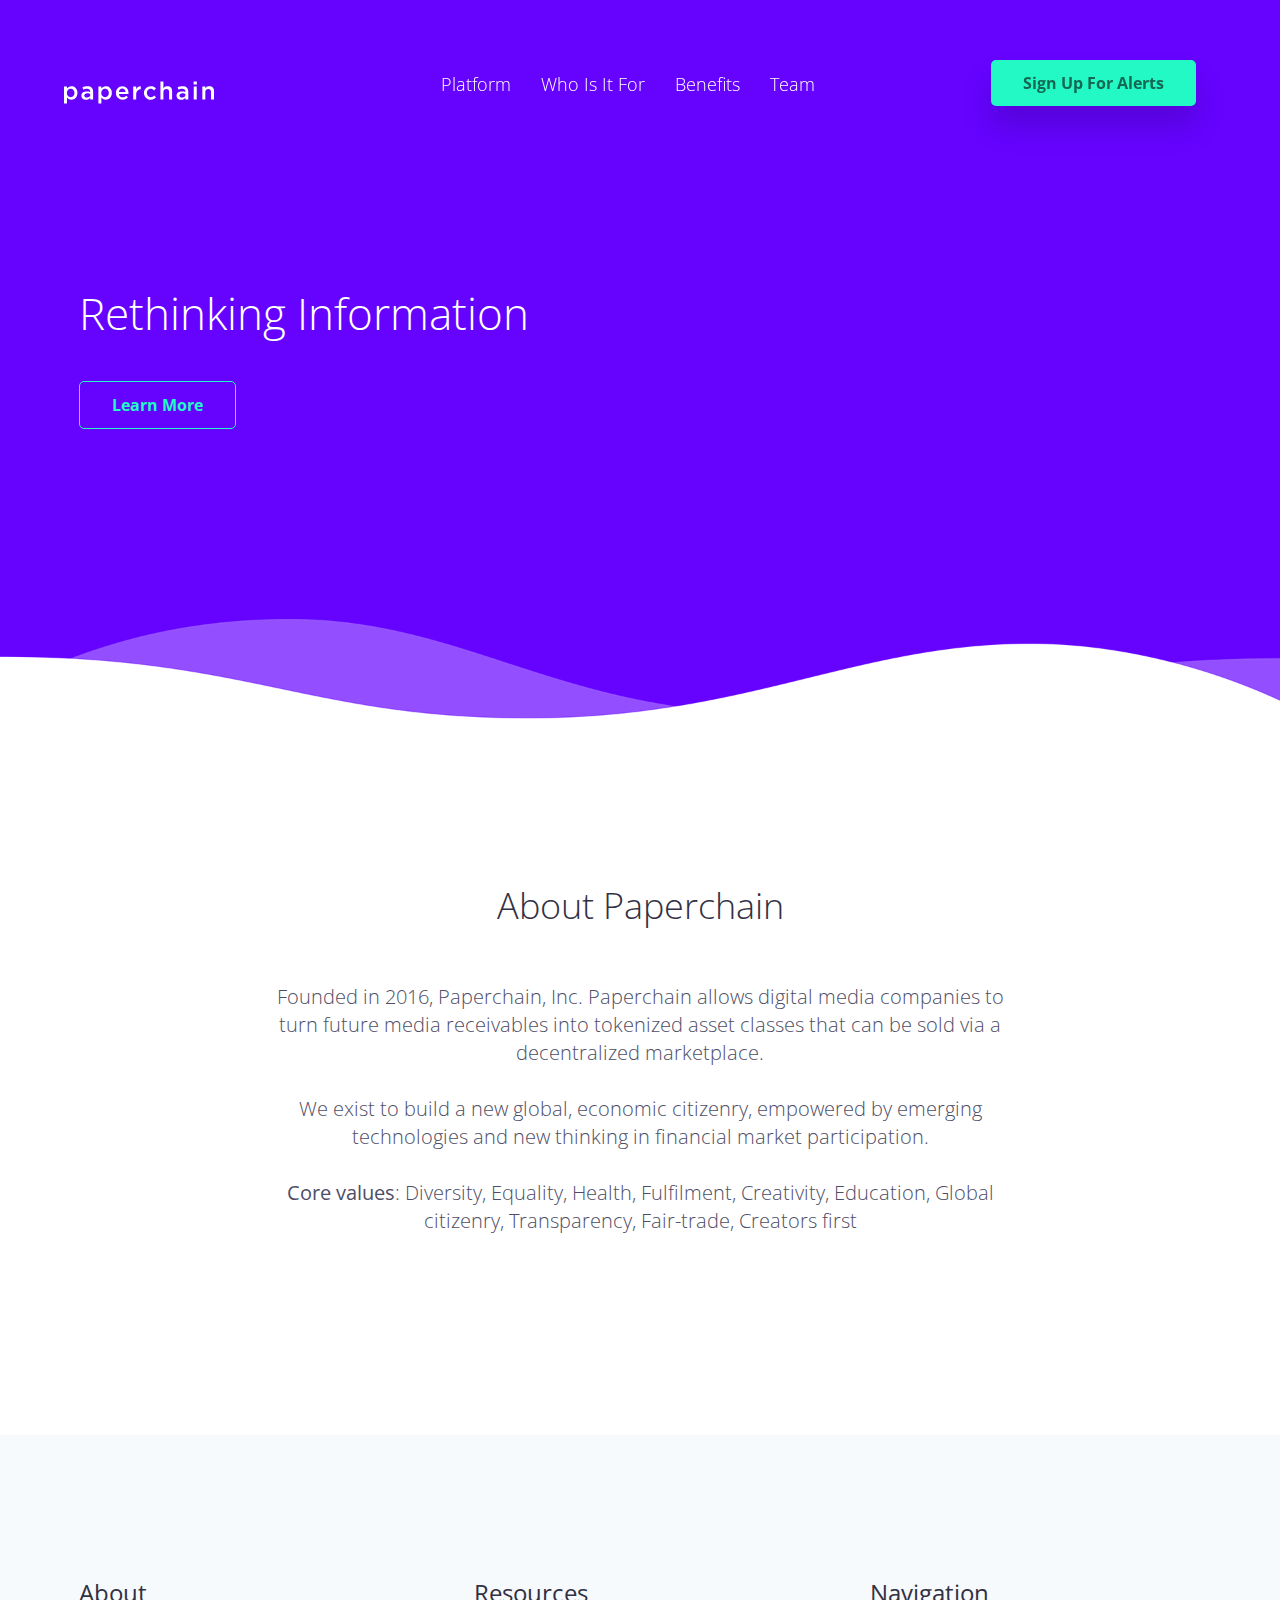
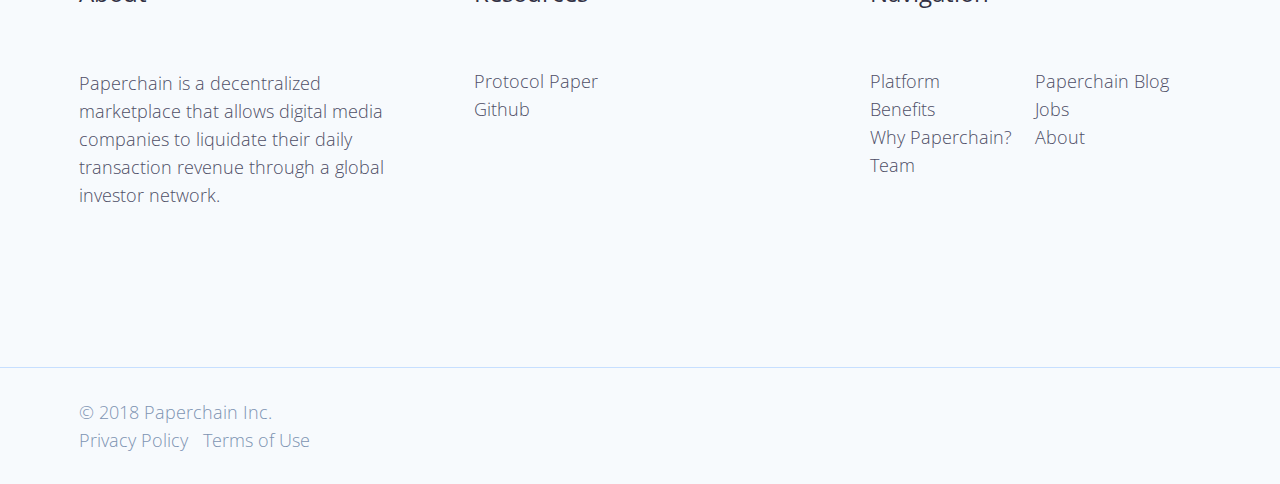
==== commit ba26a0f6: "fix page footers" ====
--- a/about/index.html
+++ b/about/index.html
@@ -148,37 +148,39 @@
 			<h4>About</h4>
 			<div class="row">
 				<div class="col-12">
-					<p>Paperchain allows digital media companies to turn future media receivables into tokenized asset classes that can be sold via a decentralized marketplace.</p>
+					<p>Paperchain is a decentralized marketplace that allows digital media companies to liquidate their daily transaction revenue through a global investor network.</p>
 				</div>
 			</div>
 		</div>
 		<div class="col-4 footer-menu-location">
-			<h4>Paperchain Inc.</h4>
-			<div class="row">
-				<div class="col-6">
-					<p><span class="office__location">New York City</span></p>
+			<h4>Resources</h4>
+      <nav class="footer-menu__nav">
+				<div class="row">
+					<div class="col-12">
+						<ul>
+              <li><a class="link" href="https://resources.paperchain.io/protocol-paper/" target="_blank">Protocol Paper</a></li>
+              <li><a class="link" href="https://github.com/paperchain/" target="_blank">Github</a></li>
+						</ul>
+					</div>
 				</div>
-				<div class="col-6">
-					<p><span class="office__location">London</span><br /></p>
-				</div>
-			</div>
+			</nav>
 		</div>
 		<div class="col-4 footer-menu-nav">
-			<h4>Where to?</h4>
+			<h4>Navigation</h4>
 			<nav class="footer-menu__nav">
 				<div class="row">
 					<div class="col-6">
 						<ul>
-							<li><a class="link" href="/#platform">Platform</a></li>
-							<li><a class="link" href="/#benefits">Benefits</a></li>
-							<li><a class="link" href="/#whypaperchain">Why Paperchain?</a></li>
-							<li><a class="link" href="/#team">Team</a></li>
+              <li><a class="link" href="#platform">Platform</a></li>
+							<li><a class="link" href="#benefits">Benefits</a></li>
+							<li><a class="link" href="#whypaperchain">Why Paperchain?</a></li>
+							<li><a class="link" href="#team">Team</a></li>
 						</ul>
 					</div>
 					<div class="col-6">
 						<ul>
 							<li><a class="link" href="https://blog.paperchain.io/" target="_blank">Paperchain Blog</a></li>
-							<li><a class="link" href="/jobs/" >Jobs</a></li>
+              <li><a class="link" href="/jobs/" >Jobs</a></li>
 							<li><a class="link" href="/about/" >About</a></li>
 						</ul>
 					</div>
@@ -195,28 +197,30 @@
     <div class="row">
       <div class="col-5">
         <p>© 2018 Paperchain Inc.</p>
-        <p><a href="/privacy/" >Privacy Policy</a>&nbsp;&nbsp;&nbsp;<a href="/terms-of-use/" >Terms of Use</a></p>
-
+          <p><a href="/privacy/" >Privacy Policy</a>&nbsp;&nbsp;&nbsp;<a href="/terms-of-use/" >Terms of Use</a></p>
       </div>
       <div class="col-7">
 		<div class="footer__social">
       <a class="link" href="https://www.reddit.com/r/paperchain/" target="_blank">
-      <i class="mdi mdi-reddit" aria-hidden="true"></i>
+      <i class="fab fa-reddit-alien" aria-hidden="true"></i>
       </a>
       <a class="link" href="https://t.me/paperchain" target="_blank">
-      <i class="mdi mdi-telegram" aria-hidden="true"></i>
+      <i class="fab fa-telegram-plane" aria-hidden="true"></i>
       </a>
       <a class="link" href="https://twitter.com/paperchainio" target="_blank">
-      <i class="mdi mdi-twitter" aria-hidden="true"></i>
+      <i class="fab fa-twitter" aria-hidden="true"></i>
       </a>
       <a class="link" href="https://www.facebook.com/paperchainio/" target="_blank">
-      <i class="mdi mdi-facebook" aria-hidden="true"></i>
+      <i class="fab fa-facebook-f" aria-hidden="true"></i>
       </a>
       <a class="link" href="https://www.linkedin.com/company/paperchain.io" target="_blank">
-      <i class="mdi mdi-linkedin" aria-hidden="true"></i>
+      <i class="fab fa-linkedin-in" aria-hidden="true"></i>
+      </a>
+      <a class="link" href="https://github.com/paperchain" target="_blank">
+      <i class="fab fa-github" aria-hidden="true"></i>
       </a>
       <a class="link" href="https://plus.google.com/+Paperchainapp" target="_blank">
-      <i class="mdi mdi-google-plus" aria-hidden="true"></i>
+      <i class="fab fa-google-plus-g" aria-hidden="true"></i>
       </a>
 		</div>
       </div>
@@ -224,14 +228,14 @@
   </div>
 </div>
 
-<script src="/assets/js/jquery-2.2.4.min.js"></script>
-<script src="/assets/js/jquery.waypoints.js"></script>
-<script src="/assets/js/menu.js"></script>
-<script src="/assets/js/topbar.js"></script>
-<script src="/assets/js/mobile-menu.js"></script>
-<script src="/assets/js/style-switcher.js"></script>
-<script src="/assets/js/featherlight.min.js"></script>
-<script src="/assets/js/faq.js"></script>
+<script src="assets/js/jquery-2.2.4.min.js"></script>
+<script src="assets/js/jquery.waypoints.js"></script>
+<script src="assets/js/menu.js"></script>
+<script src="assets/js/topbar.js"></script>
+<script src="assets/js/mobile-menu.js"></script>
+<script src="assets/js/style-switcher.js"></script>
+<script src="assets/js/featherlight.min.js"></script>
+<script src="assets/js/faq.js"></script>
 </body>
 </html>
 
--- a/assets/css/main.css
+++ b/assets/css/main.css
@@ -705,7 +705,7 @@
 }
 .header-home .header-home__description{
     width:490px;
-    font-size:18px;
+    font-size:24px;
     color:#fff;
     line-height:36px;
     margin-bottom:60px;
@@ -913,6 +913,7 @@
     color:#136753;
     box-shadow:0 20px 30px rgba(0,0,0,.15);
     border:none;
+    font-weight:bold;
 }
 .site-btn.site-btn--accent:hover{
     background:#39eabb;
@@ -938,6 +939,7 @@
     background-color:transparent;
     border:1px solid #22f9c5;
     color:#22f9c5;
+    font-weight:bold;
 }
 .site-btn.site-btn--light:hover{
     background-color:#22f9c5;
@@ -951,13 +953,14 @@
 }
 .site-btn.site-btn--invert{
     background-color:transparent;
-    border:1px solid #a3ccdf;
-    color:#fff
+    border:1px solid #fff;
+    color:#fff;
+    font-weight:bold;
 }
 .site-btn.site-btn--invert:hover{
-    background-color:#a3ccdf;
-    border-color:#a3ccdf;
-    color:#fff
+    background-color:#fff;
+    border-color:#fff;
+    color:#6503ff;
 }
 .site-btn.site-btn--invert:active{
     background-color:#a3ccdf;
@@ -1035,7 +1038,7 @@
 .section.section--left-content .section__description{
     text-align:left;
     margin:0;
-    max-width:1010px
+    max-width:1010px;
 }
 .section .section__title{
     margin-bottom:50px;
@@ -1045,6 +1048,7 @@
     text-align:center;
     max-width:750px;
     margin:0 auto;
+    font-size: 20px;
 }
 .section hr{
     margin-top:128px;
@@ -1590,7 +1594,7 @@
     display:inline-block
 }
 .menu .menu__right-nav li:first-child{
-    /* padding-right:25px; */
+    padding-right:20px;
 }
 .menu .menu__center-nav{
     text-align:center
@@ -1789,7 +1793,7 @@
     display: block;
     vertical-align:top;
     margin-top: 16px;
-    font-size: 16px;
+    font-size: 18px;
     line-height: 28px;
 }
 .footer-menu .footer-menu__nav ul{
@@ -1938,7 +1942,8 @@
     margin: 0 0 35px 0;
 }
 .about-app .about-app__description-content p{
-    margin:0
+    margin:0;
+    font-size:20px;
 }
 .about-app .about-app__btn{
     margin-top:40px
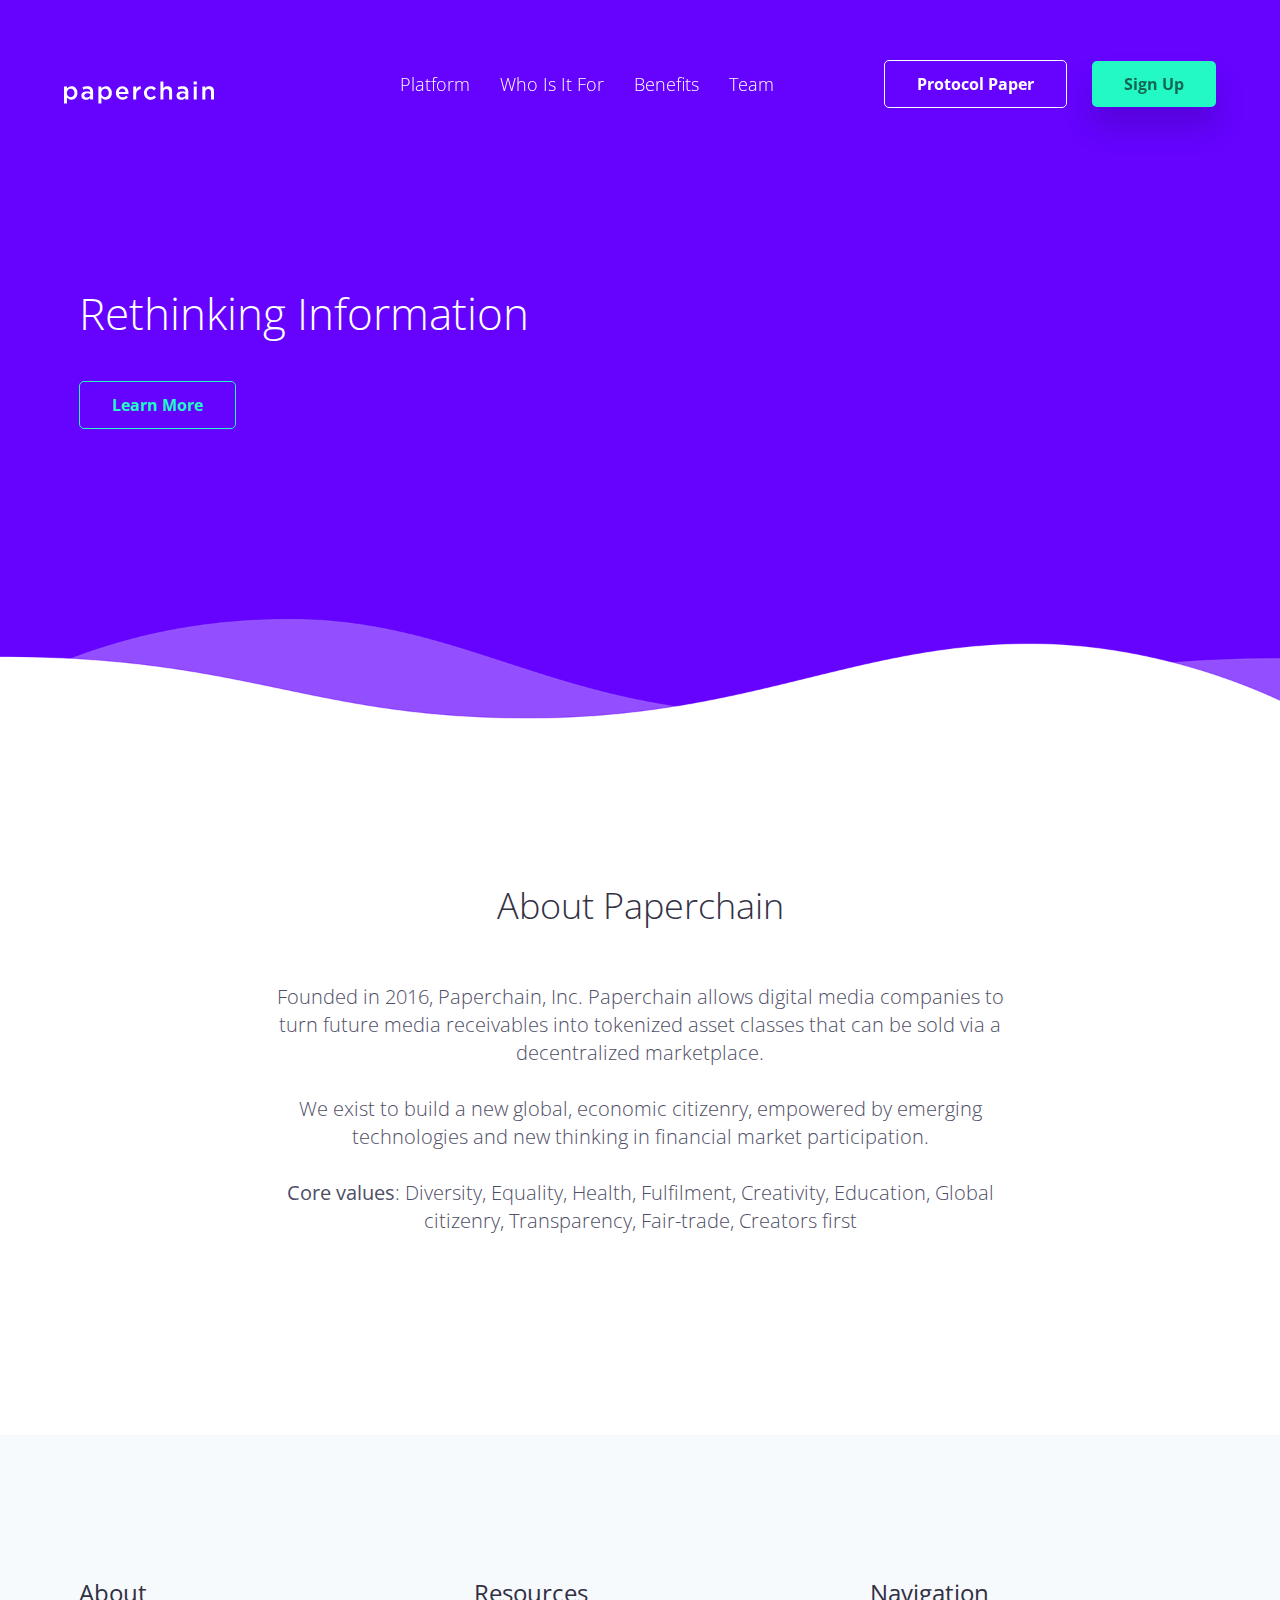
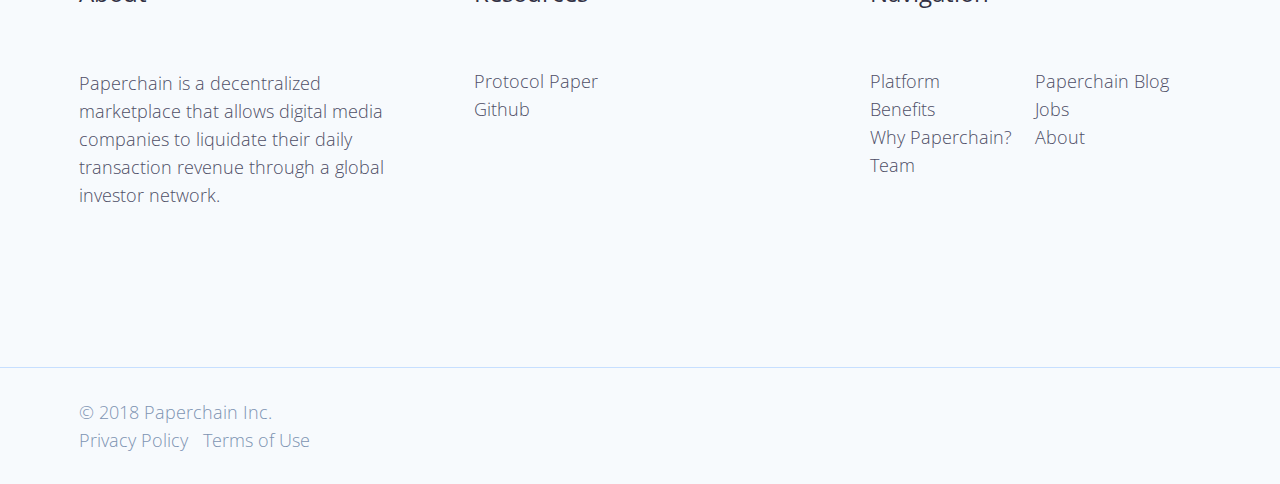
==== commit 3b0d6278: "fix page menus, header" ====
--- a/about/index.html
+++ b/about/index.html
@@ -8,6 +8,7 @@
   <link rel="stylesheet" href="/assets/css/main.css" id="main_style">
   <link href="https://fonts.googleapis.com/css?family=Open+Sans:300,400,700" rel="stylesheet">
   <link href="https://cdn.materialdesignicons.com/2.0.46/css/materialdesignicons.min.css" rel="stylesheet">
+	<link rel="stylesheet" href="https://use.fontawesome.com/releases/v5.2.0/css/all.css" integrity="sha384-hWVjflwFxL6sNzntih27bfxkr27PmbbK/iSvJ+a4+0owXq79v+lsFkW54bOGbiDQ" crossorigin="anonymous">
   <link rel="icon" href="/assets/img/icon_64.png" type="image/png">
 
   <title>About Paperchain</title>
@@ -50,24 +51,25 @@
     <div class="container menu__wrapper">
       <div class="row">
         <div class="menu__logo menu__item">
-          <a href="/">
+          <a href="index.html">
             <svg class="menu__logo-img" xmlns="http://www.w3.org/2000/svg" width="150" height="65" viewBox="0 0 548.09 79.479"><g fill="#fff"><path data-name="Paperchain logo" d="M42.259 23.018c-2.04-2.1-4.392-3.688-7.059-4.766-2.668-1.08-5.38-1.621-8.136-1.621-3.897 0-7.134.871-9.711 2.609-2.578 1.738-4.735 3.836-6.474 6.291v-7.908h-10.879v61.855h10.879v-21.757c1.679 2.221 3.806 4.168 6.383 5.846 2.578 1.676 5.844 2.518 9.802 2.518 2.816 0 5.542-.541 8.182-1.621 2.636-1.076 4.99-2.662 7.057-4.764 2.069-2.098 3.715-4.676 4.944-7.732 1.23-3.057 1.844-6.562 1.844-10.52v-.18c0-3.955-.629-7.461-1.888-10.52-1.26-3.055-2.907-5.631-4.944-7.73zm-4.227 18.429c0 2.34-.36 4.451-1.077 6.34-.721 1.887-1.695 3.477-2.924 4.764-1.23 1.289-2.667 2.293-4.316 3.012-1.648.721-3.4 1.08-5.259 1.08s-3.627-.359-5.305-1.08c-1.68-.719-3.147-1.752-4.407-3.1-1.257-1.352-2.261-2.953-3.01-4.812-.751-1.854-1.126-3.924-1.126-6.203v-.18c0-2.275.375-4.346 1.126-6.203.749-1.855 1.753-3.461 3.01-4.811 1.259-1.348 2.727-2.383 4.407-3.102 1.677-.721 3.446-1.08 5.305-1.08s3.611.359 5.259 1.08c1.649.719 3.086 1.74 4.316 3.059 1.229 1.318 2.203 2.92 2.924 4.811.717 1.885 1.077 3.971 1.077 6.246v.179zM101.237 22.299c-3.415-3.535-8.662-5.305-15.733-5.305-3.776 0-7.044.344-9.8 1.033-2.757.688-5.455 1.633-8.092 2.832l2.877 8.541c2.158-.9 4.285-1.619 6.383-2.158 2.099-.539 4.496-.811 7.194-.811 3.835 0 6.758.869 8.766 2.609s3.012 4.316 3.012 7.73v1.172c-1.858-.602-3.776-1.08-5.754-1.439-1.978-.359-4.316-.541-7.012-.541-2.877 0-5.531.316-7.958.943-2.427.629-4.495 1.574-6.204 2.834-1.708 1.258-3.042 2.85-4.002 4.768-.959 1.918-1.437 4.162-1.437 6.738v.182c0 2.398.463 4.512 1.392 6.34.93 1.828 2.159 3.357 3.687 4.584 1.529 1.229 3.312 2.16 5.35 2.787 2.037.629 4.166.945 6.385.945 3.653 0 6.741-.676 9.259-2.023 2.518-1.348 4.585-2.98 6.206-4.9v5.936h10.608v-28.145c0-3.115-.419-5.902-1.259-8.359s-2.128-4.557-3.868-6.293zm-5.214 25.713c0 1.498-.331 2.879-.988 4.135-.661 1.262-1.543 2.34-2.654 3.238-1.108.898-2.441 1.588-4 2.066-1.56.48-3.237.721-5.035.721-2.639 0-4.841-.629-6.607-1.889-1.769-1.26-2.654-3.027-2.654-5.305v-.18c0-2.518.974-4.465 2.922-5.844 1.946-1.377 4.689-2.068 8.226-2.068 2.16 0 4.151.178 5.98.537 1.827.363 3.43.811 4.81 1.352v3.237zM167.951 23.018c-2.038-2.1-4.392-3.688-7.059-4.766-2.667-1.08-5.38-1.621-8.136-1.621-3.896 0-7.133.871-9.711 2.609-2.577 1.738-4.733 3.836-6.472 6.291v-7.908h-10.879v61.855h10.879v-21.757c1.677 2.221 3.806 4.168 6.385 5.846 2.576 1.676 5.844 2.518 9.799 2.518 2.817 0 5.544-.541 8.182-1.621 2.638-1.076 4.99-2.662 7.057-4.764 2.069-2.098 3.717-4.676 4.947-7.732 1.228-3.057 1.843-6.562 1.843-10.52v-.18c0-3.955-.63-7.461-1.889-10.52-1.26-3.055-2.908-5.631-4.946-7.73zm-4.225 18.429c0 2.34-.36 4.451-1.08 6.34-.719 1.887-1.693 3.477-2.921 4.764-1.229 1.289-2.668 2.293-4.314 3.012-1.651.721-3.404 1.08-5.262 1.08-1.856 0-3.626-.359-5.305-1.08-1.679-.719-3.145-1.752-4.405-3.1-1.259-1.352-2.263-2.953-3.012-4.812-.75-1.854-1.124-3.924-1.124-6.203v-.18c0-2.275.374-4.346 1.124-6.203.749-1.855 1.752-3.461 3.012-4.811 1.26-1.348 2.726-2.383 4.405-3.102 1.679-.721 3.448-1.08 5.305-1.08 1.858 0 3.611.359 5.262 1.08 1.646.719 3.086 1.74 4.314 3.059 1.228 1.318 2.203 2.92 2.921 4.811.72 1.885 1.08 3.971 1.08 6.246v.179zM230.022 24.275c-1.892-2.336-4.266-4.193-7.117-5.574-2.854-1.379-6.173-2.07-9.954-2.07-3.424 0-6.547.646-9.369 1.936-2.825 1.291-5.272 3.057-7.342 5.305-2.073 2.246-3.68 4.871-4.822 7.865-1.14 2.998-1.71 6.207-1.71 9.621v.182c0 3.654.635 6.998 1.904 10.023 1.269 3.027 3.008 5.621 5.212 7.777 2.206 2.158 4.793 3.838 7.762 5.035s6.163 1.799 9.58 1.799c4.375 0 8.135-.811 11.281-2.43 3.15-1.617 5.86-3.773 8.139-6.471l-6.384-5.664c-1.919 1.857-3.867 3.266-5.845 4.225-1.977.959-4.313 1.439-7.01 1.439-3.539 0-6.551-1.035-9.038-3.102-2.488-2.068-4.032-5.051-4.632-8.949h34.885c.059-.537.105-1.061.137-1.572.029-.51.044-1.002.044-1.482 0-3.42-.479-6.668-1.441-9.756-.964-3.088-2.39-5.797-4.28-8.137zm-29.434 13.754c.477-3.713 1.805-6.725 3.986-9.033 2.18-2.307 4.941-3.465 8.287-3.465 1.79 0 3.386.334 4.793.992 1.4.66 2.608 1.543 3.624 2.652 1.016 1.107 1.822 2.428 2.42 3.955.596 1.527.985 3.162 1.164 4.898h-24.274zM270.176 19.689c-2.758 2.158-4.886 5.035-6.383 8.633v-10.699h-10.88v47.473h10.88v-18.075c0-3.115.389-5.857 1.17-8.227.778-2.367 1.886-4.33 3.324-5.889 1.439-1.559 3.147-2.729 5.126-3.506 1.977-.777 4.164-1.17 6.562-1.17h.632v-11.506c-4.199-.18-7.676.808-10.431 2.966zM323.989 55.023c-1.947 1.08-4.214 1.619-6.79 1.619-2.099 0-4.015-.389-5.754-1.168-1.737-.777-3.234-1.857-4.494-3.236-1.258-1.377-2.234-2.998-2.921-4.857-.693-1.855-1.035-3.832-1.035-5.934v-.18c0-2.035.342-3.986 1.035-5.844.688-1.855 1.646-3.461 2.875-4.809 1.231-1.348 2.684-2.428 4.363-3.238 1.676-.811 3.506-1.213 5.486-1.213 2.696 0 4.988.555 6.874 1.664 1.892 1.107 3.673 2.531 5.352 4.268l6.833-7.279c-1.138-1.199-2.354-2.307-3.641-3.328-1.292-1.018-2.699-1.889-4.226-2.609-1.529-.719-3.21-1.271-5.035-1.662-1.831-.391-3.854-.586-6.071-.586-3.597 0-6.895.662-9.889 1.98-2.998 1.318-5.605 3.102-7.822 5.348-2.219 2.248-3.945 4.887-5.17 7.912-1.231 3.027-1.845 6.221-1.845 9.576v.18c0 3.359.614 6.535 1.845 9.531 1.225 2.998 2.936 5.607 5.126 7.822 2.185 2.217 4.778 3.971 7.775 5.258 2.998 1.289 6.263 1.936 9.801 1.936 4.615 0 8.422-.824 11.419-2.475 2.998-1.645 5.664-3.787 8-6.426l-6.562-6.475c-1.74 1.741-3.581 3.147-5.529 4.225zM378.067 16.631c-1.857 0-3.521.225-4.988.676-1.471.449-2.819 1.049-4.047 1.799-1.228.752-2.307 1.633-3.234 2.65-.933 1.021-1.787 2.068-2.564 3.15v-25.445h-10.878v65.635h10.878v-26.795c0-3.715.991-6.607 2.968-8.674 1.977-2.072 4.553-3.104 7.732-3.104 3.236 0 5.737 1.002 7.509 3.012 1.766 2.01 2.652 4.869 2.652 8.586v26.975h10.878v-30.301c0-5.514-1.471-9.92-4.407-13.217-2.937-3.295-7.104-4.947-12.499-4.947zM449.006 22.299c-3.416-3.535-8.661-5.305-15.731-5.305-3.778 0-7.045.344-9.802 1.033-2.757.688-5.454 1.633-8.091 2.832l2.877 8.541c2.155-.9 4.284-1.619 6.383-2.158 2.097-.539 4.494-.811 7.193-.811 3.833 0 6.758.869 8.767 2.609 2.006 1.74 3.012 4.316 3.012 7.73v1.172c-1.86-.602-3.778-1.08-5.755-1.439-1.979-.359-4.316-.541-7.012-.541-2.88 0-5.53.316-7.959.943-2.427.629-4.495 1.574-6.202 2.834-1.708 1.258-3.044 2.85-4.003 4.768s-1.438 4.162-1.438 6.738v.182c0 2.398.465 4.512 1.395 6.34s2.158 3.357 3.684 4.584c1.53 1.229 3.313 2.16 5.352 2.787 2.038.629 4.167.945 6.383.945 3.655 0 6.743-.676 9.261-2.023 2.518-1.348 4.584-2.98 6.205-4.9v5.936h10.609v-28.145c0-3.115-.418-5.902-1.257-8.359-.844-2.457-2.131-4.557-3.871-6.293zm-5.214 25.713c0 1.498-.331 2.879-.988 4.135-.661 1.262-1.544 2.34-2.652 3.238-1.108.898-2.445 1.588-4.003 2.066-1.556.48-3.234.721-5.035.721-2.634 0-4.84-.629-6.606-1.889-1.769-1.26-2.652-3.027-2.652-5.305v-.18c0-2.518.974-4.465 2.921-5.844 1.947-1.377 4.69-2.068 8.228-2.068 2.155 0 4.15.178 5.977.537 1.828.363 3.43.811 4.81 1.352v3.237zM474.092 17.623h10.88v47.473h-10.88zM473.642 0h11.69v10.338h-11.69zM543.681 21.578c-2.936-3.295-7.103-4.947-12.495-4.947-1.86 0-3.521.225-4.989.676-1.471.449-2.821 1.049-4.047 1.799-1.231.752-2.31 1.633-3.236 2.65-.931 1.021-1.787 2.068-2.565 3.15v-7.283h-10.878v47.473h10.878v-26.795c0-3.715.991-6.607 2.968-8.674 1.977-2.072 4.553-3.104 7.731-3.104 3.24 0 5.74 1.002 7.509 3.012 1.766 2.01 2.652 4.869 2.652 8.586v26.975h10.88v-30.301c.001-5.514-1.47-9.92-4.408-13.217z"/></g></svg>
           </a>
         </div>
         <div class="menu__item d-t-none">
           <nav class="menu__center-nav">
             <ul>
-              <li><a href="/#platform" class="link link--gray">Platform</a></li>
-							<li><a href="/#whoisitfor" class="link link--gray">Who Is It For</a></li>
-              <li><a href="/#benefits" class="link link--gray">Benefits</a></li>
-              <li><a href="/#team" class="link link--gray">Team</a></li>
+              <li><a href="#platform" class="link link--gray">Platform</a></li>
+							<li><a href="#whoisitfor" class="link link--gray">Who Is It For</a></li>
+              <li><a href="#benefits" class="link link--gray">Benefits</a></li>
+              <li><a href="#team" class="link link--gray">Team</a></li>
             </ul>
           </nav>
         </div>
         <div class="menu__item">
           <nav class="menu__right-nav d-l-none">
             <ul>
-              <li><a href="/#contact" class="site-btn site-btn--accent">Sign Up For Alerts</a></li>
+              <li><a href="https://resources.paperchain.io/protocol-paper/" target ="_blank" class="site-btn site-btn--invert">Protocol Paper</a></li>
+              <li><a href="#contact" class="site-btn site-btn--accent">Sign Up</a></li>
             </ul>
           </nav>
           <div class="d-none d-t-block">
@@ -92,11 +94,12 @@
       </button>
       <nav class="mobile-menu__wrapper">
         <ul class="mobile-menu__ul">
-          <li class="mobile-menu__li"><a href="/#platform" class="link link--dark-gray">Platform</a></li>
-					<li class="mobile-menu__li"><a href="/#whoisitfor" class="link link--dark-gray">Who Is It For</a></li>
-          <li class="mobile-menu__li"><a href="/#benefits" class="link link--dark-gray">Benefits</a></li>
-          <li class="mobile-menu__li"><a href="/#team" class="link link--dark-gray">Team</a></li>
-          <li class="mobile-menu__li"><a href="/#contact" class="site-btn site-btn--accent">Sign Up For Alerts</a></li>
+          <li class="mobile-menu__li"><a href="#platform" class="link link--dark-gray">Platform</a></li>
+					<li class="mobile-menu__li"><a href="#whoisitfor" class="link link--dark-gray">Who Is It For</a></li>
+          <li class="mobile-menu__li"><a href="#benefits" class="link link--dark-gray">Benefits</a></li>
+          <li class="mobile-menu__li"><a href="#team" class="link link--dark-gray">Team</a></li>
+          <li class="mobile-menu__li"><a href="https://resources.paperchain.io/protocol-paper/" target ="_blank" class="site-btn site-btn--invert">Protocol Paper</a></li>
+          <li class="mobile-menu__li"><a href="#contact" class="site-btn site-btn--accent">Sign Up</a></li>
         </ul>
       </nav>
     </div>
